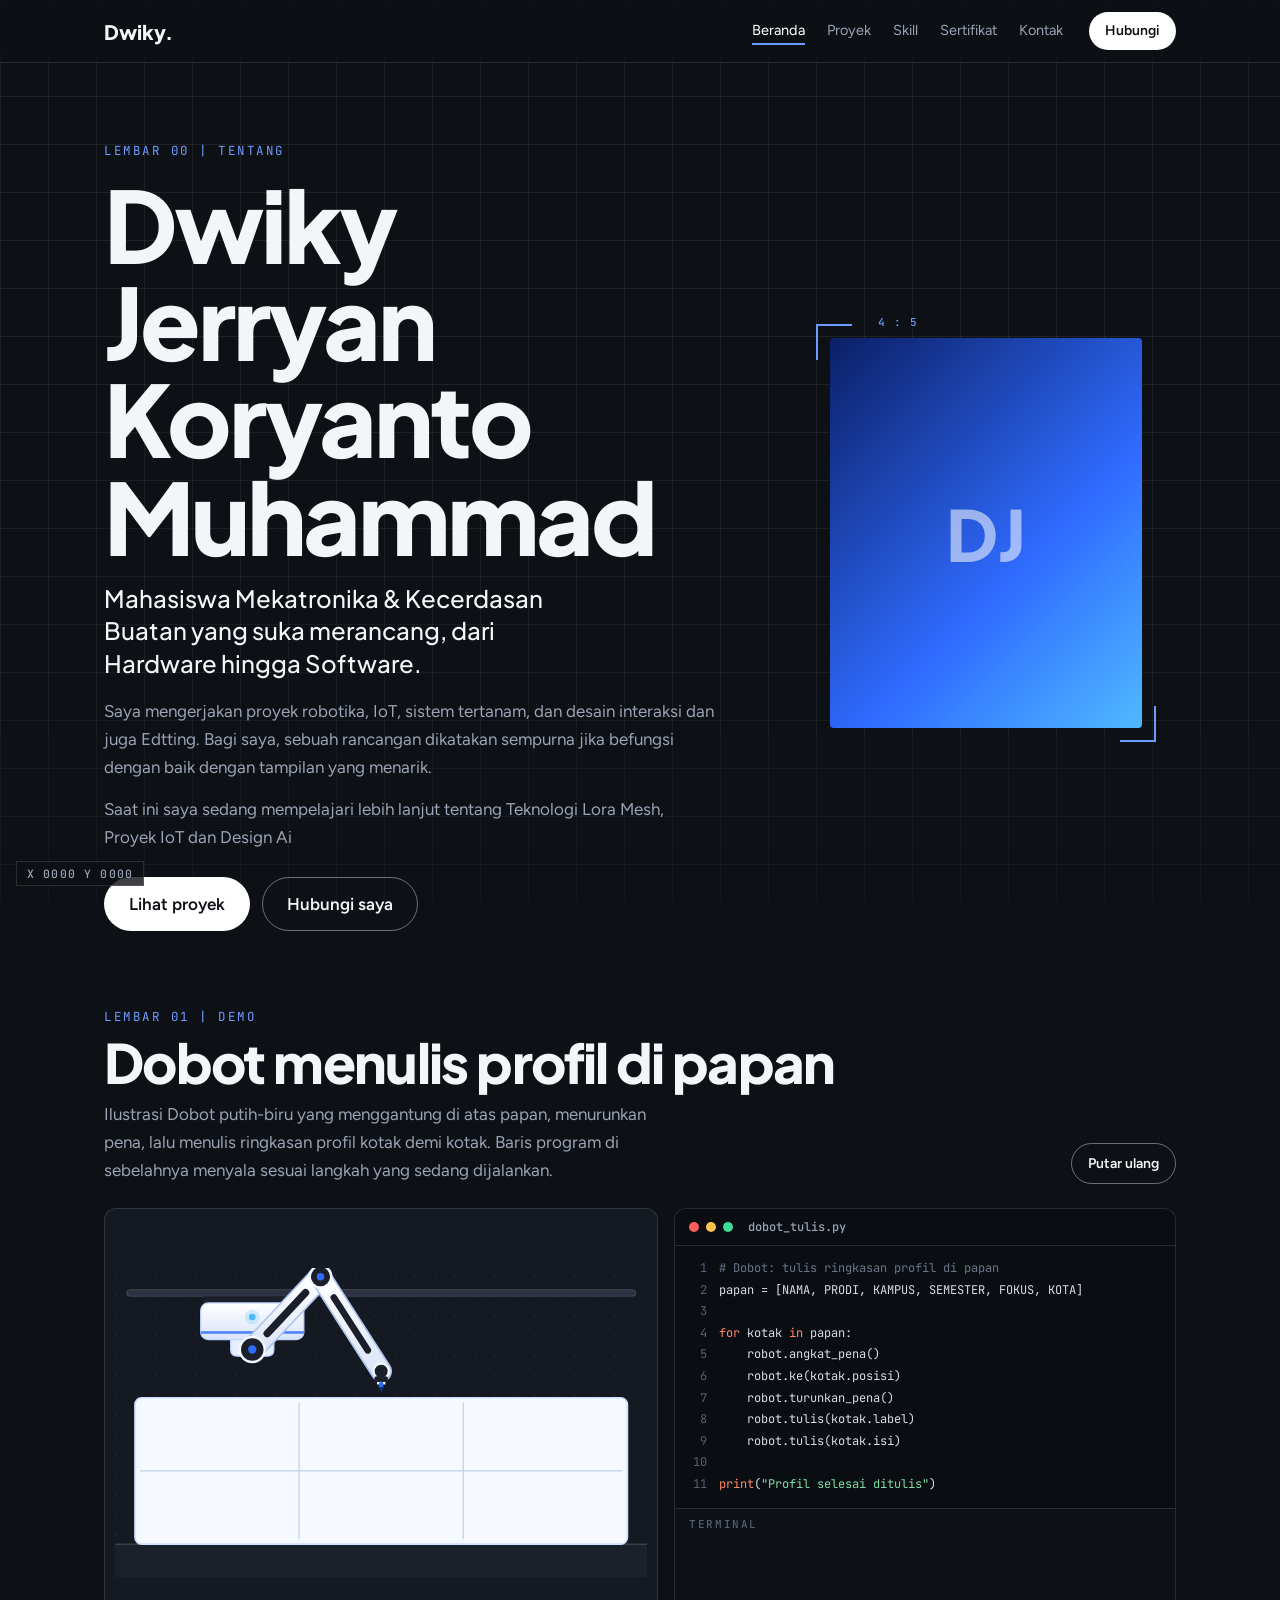
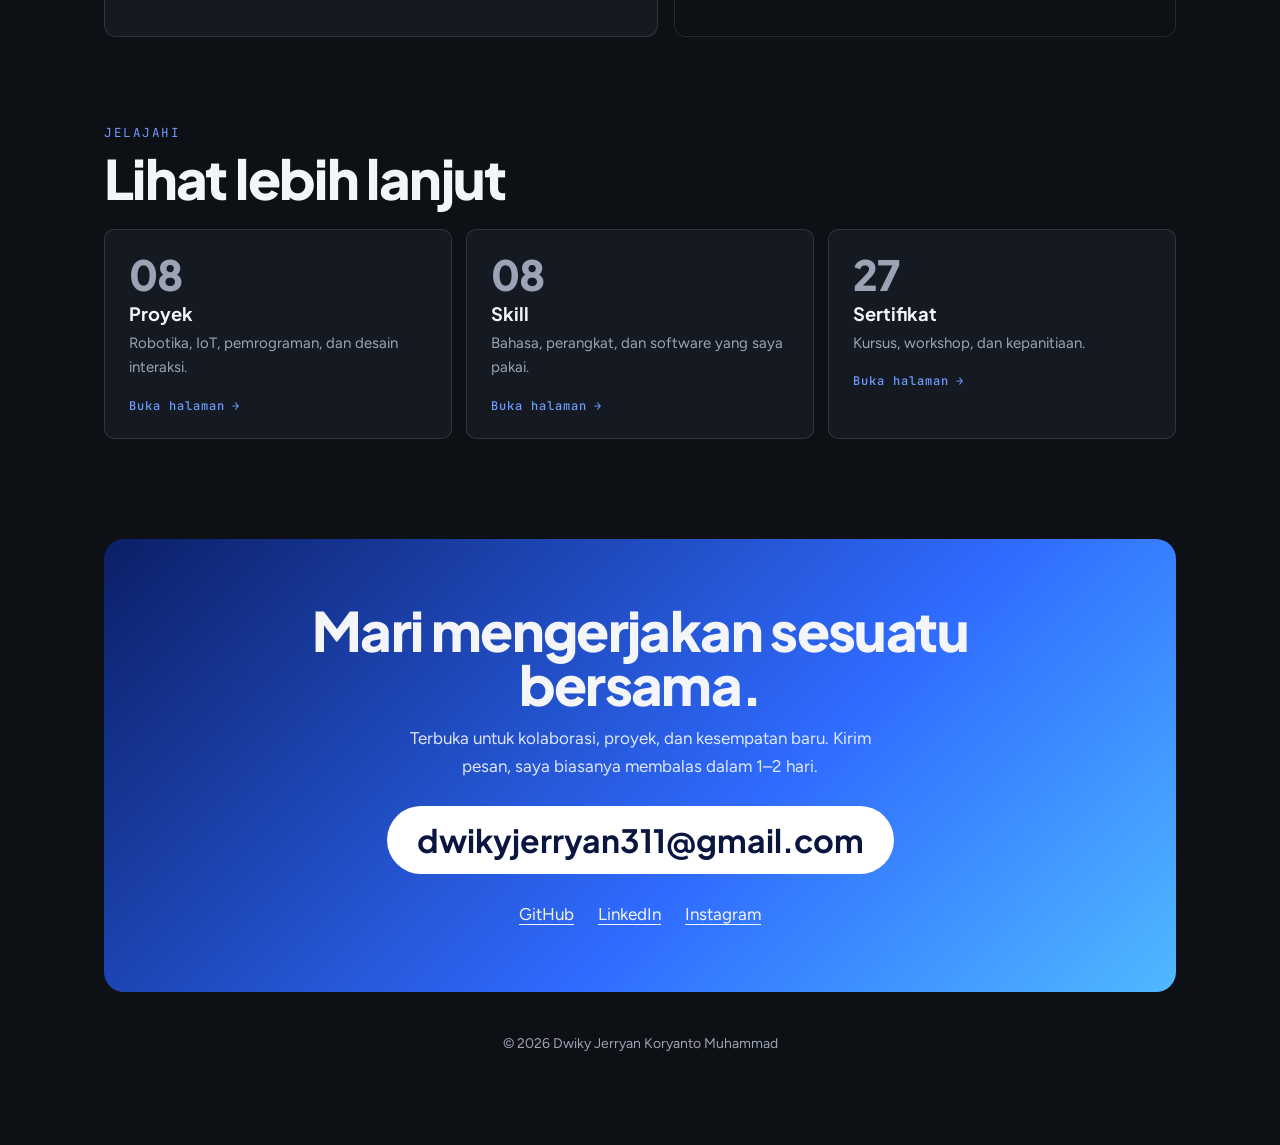
==== index.html @ 658485b2 "Update index.html" ====
<!DOCTYPE html>
<html lang="id">
<head>
<meta charset="utf-5">
<meta name="viewport" content="width=device-width, initial-scale=1">
<meta name="theme-color" content="#0D1015">
<title>Dwiky Jerryan Koryanto Muhammad | Portofolio Mekatronika & Kecerdasan Buatan</title>
<meta name="description" content="Portofolio pribadi mahasiswa Mekatronika dan Kecerdasan Buatan: robotika, IoT, sistem tertanam, dan desain interaksi.">
<link rel="preconnect" href="https://fonts.googleapis.com">
<link rel="preconnect" href="https://fonts.gstatic.com" crossorigin>
<link href="https://fonts.googleapis.com/css2?family=Plus+Jakarta+Sans:wght@500;700;800&family=Figtree:wght@400;500;600&family=JetBrains+Mono:wght@400;500&family=Caveat:wght@500;700&display=swap" rel="stylesheet">
<link rel="stylesheet" href="style.css">
</head>
<body data-page="home" data-title="Portofolio Mekatronika & Kecerdasan Buatan">
<div class="gridlit" id="gridlit" aria-hidden="true"></div>
<div class="glow" id="glow" aria-hidden="true"></div>

<nav class="nav" id="nav"></nav>

<main>
  <header class="wrap hero" id="top">
    <div>
      <span class="mono">Lembar 00 | Tentang</span>
      <h1 id="hName">Dwiky Jerryan Koryanto Muhammad</h1>
      <p class="tag">Mahasiswa Mekatronika & Kecerdasan Buatan yang suka merancang, dari Hardware hingga Software.</p>
      <p class="d">Saya mengerjakan proyek robotika, IoT, sistem tertanam, dan desain interaksi dan juga Edtting. Bagi saya, sebuah rancangan dikatakan sempurna jika befungsi dengan baik dengan tampilan yang menarik.</p>
      <p class="d">Saat ini saya sedang mempelajari lebih lanjut tentang Teknologi Lora Mesh, Proyek IoT dan Design Ai </p>
      <div class="btns">
        <a class="b w" href="proyek.html">Lihat proyek</a>
        <a class="b o" href="#kontak">Hubungi saya</a>
      </div>
    </div>
    <div class="frame">
      <!-- Foto: simpan sebagai foto.jpg di folder yang sama dengan index.html -->
      <div class="pic" style="--img:url('foto.jpg')">NK</div>
      <span class="dim t">4 : 5</span>
    </div>
  </header>
  <dl class="sr" id="info" aria-label="Ringkasan profil"></dl>

  <section class="wrap" id="demo" style="padding-top:0">
    <div class="sh">
      <div><span class="mono">Lembar 01 | Demo</span><h2>Dobot menulis profil di papan</h2>
      <p class="sub">Ilustrasi Dobot putih-biru yang menggantung di atas papan, menurunkan pena, lalu menulis ringkasan profil kotak demi kotak. Baris program di sebelahnya menyala sesuai langkah yang sedang dijalankan.</p></div>
      <div class="acts">
        <button class="b o" type="button" data-m="write">Putar ulang</button>
      </div>
    </div>
    <div class="demo">
      <div class="scene">
        <svg id="sc" viewBox="0 -32 640 372" role="img" aria-label="Animasi Dobot putih-biru di bagian atas yang menurunkan pena dan menulis ringkasan profil pada papan berisi enam kotak">
          <defs id="df"><pattern id="dots" width="24" height="24" patternUnits="userSpaceOnUse"><circle cx="1" cy="1" r="1" fill="rgba(255,255,255,.08)"/></pattern><linearGradient id="bw" x1="0" y1="0" x2="0" y2="1"><stop offset="0" stop-color="#FFFFFF"/><stop offset="1" stop-color="#D9E4F8"/></linearGradient><linearGradient id="aw" x1="0" y1="0" x2="0" y2="1"><stop offset="0" stop-color="#FFFFFF"/><stop offset="1" stop-color="#DCE6F8"/></linearGradient></defs>
          <rect y="-32" width="640" height="332" fill="url(#dots)"/>
          <rect y="300" width="640" height="40" fill="#1B212B"/>
          <line x1="0" y1="300" x2="640" y2="300" stroke="rgba(255,255,255,.28)"/>
          <!-- papan 3 x 2 kotak, selalu tampak -->
          <rect x="24" y="124" width="592" height="176" rx="8" fill="#F6F9FF" stroke="#CFE0FF" stroke-width="2"/>
          <path d="M221.3 130V294M418.7 130V294M30 212H610" stroke="#C3D1EC" stroke-width="1.5" fill="none"/>
          <g id="board"></g>
          <!-- Dobot Magician di atas: alas bergeser di rel, lengan bersendi menurunkan pena -->
          <rect x="14" y="-6" width="612" height="8" rx="4" fill="#2A3140" stroke="rgba(255,255,255,.18)"/>
          <g id="bd">
            <rect x="-60" y="2" width="120" height="10" rx="3" fill="#1B1F2A"/>
            <rect x="-62" y="10" width="124" height="44" rx="9" fill="url(#bw)" stroke="#BFD5FF" stroke-width="1.5"/>
            <rect x="-62" y="44" width="124" height="3" fill="#2F6BFF" opacity=".85"/>
            <circle cx="0" cy="27" r="4" fill="#4FB9FF"/><circle cx="0" cy="27" r="9" fill="#4FB9FF" opacity=".22"/>
            <path d="M-26 54 H26 V66 Q26 74 18 74 H-18 Q-26 74 -26 66 Z" fill="#E6EEFF" stroke="#BFD5FF" stroke-width="1.5"/>
          </g>
          <g id="arm">
            <line id="a1o" stroke="#AFC4EE" stroke-width="28" stroke-linecap="round"/>
            <line id="a1w" stroke="url(#aw)" stroke-width="24" stroke-linecap="round"/>
            <line id="a1k" stroke="#1B1F2A" stroke-width="9" stroke-linecap="round"/>
            <line id="a2o" stroke="#AFC4EE" stroke-width="26" stroke-linecap="round"/>
            <line id="a2w" stroke="url(#aw)" stroke-width="22" stroke-linecap="round"/>
            <line id="a2k" stroke="#1B1F2A" stroke-width="8" stroke-linecap="round"/>
            <g id="h0"><circle r="15" fill="#1B1F2A" stroke="#F4F8FF" stroke-width="3"/><circle r="5" fill="#2F6BFF"/></g>
            <g id="h1"><circle r="13" fill="#1B1F2A" stroke="#F4F8FF" stroke-width="3"/><circle r="4.5" fill="#2F6BFF"/></g>
          </g>
          <g id="tl">
            <circle r="9" fill="#1B1F2A" stroke="#F4F8FF" stroke-width="2.5"/>
            <rect x="-8" y="6" width="16" height="9" rx="2.5" fill="#1B1F2A"/>
            <rect x="-5" y="13" width="10" height="3" fill="#F4F8FF"/>
            <line x1="0" y1="15" x2="0" y2="19" stroke="#2F6BFF" stroke-width="5" stroke-linecap="round"/>
            <path d="M-3 19 L3 19 L0 26 Z" fill="#12307F"/>
          </g>
        </svg>
      </div>
      <div class="win">
        <div class="wh"><i></i><i></i><i></i><span id="fn">dobot_tulis.py</span></div>
        <pre class="src" id="src" aria-label="Contoh program Dobot"></pre>
        <div class="logh">TERMINAL</div>
        <div class="log" id="lg"></div>
      </div>
    </div>
  </section>

  <section class="wrap" id="jelajah">
    <span class="mono">Jelajahi</span>
    <h2 style="margin-bottom:24px">Lihat lebih lanjut</h2>
    <div class="tzs" id="tz"></div>
  </section>
</main>

<div class="band" id="kontak"></div>
<footer id="foot"></footer>

<div class="xy" id="xy">X 0000  Y 0000</div>

<script src="data.js"></script>
<script src="app.js"></script>
</body>
</html>
---- style.css ----
/* Warna dibuat netral; biru hanya dipakai sebagai aksen. Ubah di sini */
:root{
  --bg:#0D1015; --panel:#151A22; --panel2:#1B212B; --line:rgba(255,255,255,.12);
  --ink:#F3F5F9; --muted:#9BA3B4; --accent:#6E9BFF;
  --grad:linear-gradient(135deg,#0B1F66,#2F6BFF 60%,#4FB9FF);
  --head:"Plus Jakarta Sans",system-ui,-apple-system,"Segoe UI",sans-serif; --body:"Figtree",system-ui,-apple-system,"Segoe UI",Roboto,sans-serif;
  --mono:"JetBrains Mono",ui-monospace,Menlo,Consolas,monospace;
}
*{box-sizing:border-box}
html{scroll-behavior:smooth;background:var(--bg)}
body{margin:0;color:var(--ink);font:400 17px/1.65 var(--body);background:var(--bg);position:relative}
body::before{content:"";position:fixed;inset:0;pointer-events:none;background-image:linear-gradient(rgba(255,255,255,.075) 1px,transparent 1px),linear-gradient(90deg,rgba(255,255,255,.075) 1px,transparent 1px);background-size:48px 48px;-webkit-mask-image:linear-gradient(#000 35%,rgba(0,0,0,.45));mask-image:linear-gradient(#000 35%,rgba(0,0,0,.45))}
body.lock{overflow:hidden}
a{color:inherit}
button{font:inherit;color:inherit;cursor:pointer}
:focus-visible{outline:3px solid var(--accent);outline-offset:3px;border-radius:4px}
.wrap{position:relative;max-width:1120px;margin:0 auto;padding:0 24px}
.mono{font-family:var(--mono);font-size:12.5px;letter-spacing:.12em;text-transform:uppercase;color:var(--accent)}

/* Navigasi */
.nav{position:sticky;top:0;z-index:20;backdrop-filter:blur(10px);background:rgba(13,16,21,.75);border-bottom:1px solid var(--line)}
.nav .wrap{display:flex;align-items:center;gap:26px;height:62px}
.logo{font:800 1.25rem var(--head);text-decoration:none}
.nav .l{margin-left:auto;display:flex;gap:22px;font-size:14.5px}
.nav .l a{text-decoration:none;color:var(--muted)}
.nav .l a:hover{color:#fff}
.nav .go{background:#fff;color:#0D1015;text-decoration:none;font-weight:600;font-size:14px;padding:7px 16px;border-radius:99px}

/* Tentang */
.hero{display:grid;grid-template-columns:1.25fr .75fr;gap:56px;align-items:center;padding-top:72px;padding-bottom:70px}
.hero h1{font:800 clamp(3rem,8vw,6.2rem)/.98 var(--head);letter-spacing:-.03em;overflow-wrap:anywhere;margin:12px 0 18px}
.hero .tag{font:500 clamp(1.15rem,2.2vw,1.5rem)/1.35 var(--head);margin:0 0 18px;max-width:20em}
.hero p.d{color:var(--muted);max-width:36em;margin:0 0 14px}
.btns{display:flex;gap:12px;flex-wrap:wrap;margin-top:26px}
.b{display:inline-block;padding:12px 24px;border-radius:99px;font-weight:600;text-decoration:none;border:1.5px solid transparent}
.b.w{background:#fff;color:#0D1015}
.b.o{border-color:rgba(255,255,255,.4)}
.b:hover{filter:brightness(.9)}
.frame{position:relative;justify-self:center;width:min(100%,340px);padding:14px}
.frame::before,.frame::after{content:"";position:absolute;width:34px;height:34px;border:2px solid var(--accent)}
.frame::before{top:0;left:0;border-right:0;border-bottom:0}
.frame::after{bottom:0;right:0;border-left:0;border-top:0}
.pic{aspect-ratio:4/5;border-radius:4px;background:var(--img,none) center/cover,var(--grad);display:grid;place-items:center;font:800 4.4rem var(--head);color:rgba(255,255,255,.55)}
.dim{position:absolute;font:500 11px var(--mono);letter-spacing:.1em;color:var(--accent);background:var(--bg);padding:0 6px}
.dim.t{top:-9px;left:56px}

/* Ringkasan */
.tb{display:grid;grid-template-columns:repeat(3,1fr);border:1px solid var(--line);margin:0 0 90px;background:var(--panel)}
.tb div{padding:14px 18px;border-right:1px solid var(--line);border-bottom:1px solid var(--line)}
.tb div:nth-child(3n){border-right:0}
.tb div:nth-last-child(-n+3){border-bottom:0}
.tb small{display:block;font:500 11px var(--mono);letter-spacing:.14em;color:var(--accent);text-transform:uppercase}
.tb span{font-weight:500}

section{padding-top:96px}
.sh{display:flex;flex-wrap:wrap;align-items:flex-end;justify-content:space-between;gap:16px;margin-bottom:24px}
h2{font:800 clamp(2.1rem,5vw,3.4rem)/1 var(--head);letter-spacing:-.03em;margin:6px 0 0}
.sub{color:var(--muted);margin:10px 0 0;max-width:34em}

/* Proyek: kotak maksimal 4 kolom */
.grid{display:grid;grid-template-columns:repeat(4,1fr);gap:16px}
.card{display:flex;flex-direction:column;text-align:left;padding:0;background:var(--panel);border:1px solid var(--line);border-radius:10px;overflow:hidden;transition:border-color .2s,transform .2s,box-shadow .2s}
.card:hover,.card:focus-visible{border-color:var(--accent);transform:translateY(-4px);box-shadow:0 16px 32px -16px rgba(0,0,0,.8)}
.th{position:relative;aspect-ratio:4/3;background:var(--img,none) center/cover,var(--panel2);border-bottom:1px solid var(--line);overflow:hidden}
.th.no{background:repeating-linear-gradient(45deg,var(--panel2) 0 10px,#171C25 10px 20px)}
.th.no::after{content:attr(data-n);position:absolute;right:12px;bottom:-4px;font:800 4.2rem/1 var(--head);color:rgba(255,255,255,.08)}
.cb{padding:16px 16px 18px;display:flex;flex-direction:column;gap:2px;flex:1}
.cb .c{font:500 11.5px var(--mono);letter-spacing:.12em;text-transform:uppercase;color:var(--accent)}
.cb .h{font:700 1.2rem/1.25 var(--head);letter-spacing:-.01em}
.cb .sb{color:var(--muted);font-size:14.5px}
.cb .k{margin-top:auto;padding-top:12px;font:500 11.5px var(--mono);letter-spacing:.08em;text-transform:uppercase;color:var(--muted)}


button.b{background:none;color:inherit;cursor:pointer}

/* Demo robot */
.demo{display:grid;grid-template-columns:1.05fr .95fr;gap:16px;align-items:stretch}
.scene{background:var(--panel);border:1px solid var(--line);border-radius:12px;padding:10px;display:flex}
.scene svg{display:block;width:100%;height:auto;align-self:center}
.lbl{font:500 10px var(--mono);letter-spacing:.14em;fill:#6B7589}
.win{display:flex;flex-direction:column;background:#0A0D12;border:1px solid var(--line);border-radius:12px;overflow:hidden;min-width:0}
.wh{display:flex;align-items:center;gap:7px;padding:10px 14px;border-bottom:1px solid var(--line);font:500 12px var(--mono);color:var(--muted)}
.wh i{width:10px;height:10px;border-radius:50%;display:block}
.wh i:nth-child(1){background:#FF5D5D}.wh i:nth-child(2){background:#FFC24B}.wh i:nth-child(3){background:#3DDC97}
.wh span{margin-left:8px}
.src{margin:0;padding:12px 0;font:400 12px/1.8 var(--mono);color:#D9DEE9;overflow-x:auto;counter-reset:n;white-space:pre}
.ln{display:block;padding-right:14px;border-left:3px solid transparent;transition:background .2s}
.ln::before{counter-increment:n;content:counter(n);display:inline-block;width:2.4em;text-align:right;margin-right:1em;color:#566075}
.ln.on{background:rgba(47,107,255,.2);border-left-color:#4F86FF}
.ln .k{color:#FF8A6B}.ln .s{color:#7EE0A5}.ln .n{color:#FFD166}.ln .c{color:#6B7589}
.logh{border-top:1px solid var(--line);padding:8px 14px 0;font:500 11px var(--mono);letter-spacing:.14em;color:#566075;background:#0D1015}
.log{padding:2px 14px 12px;font:400 12.5px/1.65 var(--mono);color:#7EE0A5;min-height:8.4em;background:#0D1015;white-space:pre-wrap}
.sr{position:absolute;width:1px;height:1px;margin:0;overflow:hidden;clip:rect(0 0 0 0);white-space:nowrap}
.acts{display:flex;gap:8px;flex-wrap:wrap}
.acts .b{padding:8px 16px;font-size:14px}
.lab{font:500 11px var(--mono);letter-spacing:.12em;fill:#2F6BFF}
.val{font:700 24px "Caveat",cursive;fill:#12307F}
.demo{margin-bottom:80px}
@media (max-width:900px){.demo{grid-template-columns:1fr}}

/* Skill software */
.skills{display:grid;grid-template-columns:repeat(4,1fr);gap:12px}
.skill{display:flex;gap:12px;align-items:center;background:var(--panel);border:1px solid var(--line);border-radius:8px;padding:14px;transition:border-color .2s}
.skill:hover{border-color:var(--accent)}
.ic{flex:none;width:44px;height:44px;border-radius:8px;background:#F1F3F8;display:grid;place-items:center;font:700 13px var(--mono);color:#1A2030;overflow:hidden}
.ic svg{width:28px;height:28px;display:block}
.skill b{display:block;font-weight:600;font-size:15px;line-height:1.3}
.skill span{display:block;color:var(--muted);font-size:13px;line-height:1.35}

/* Sertifikat */
.certs{display:grid;grid-template-columns:repeat(auto-fit,minmax(240px,1fr));gap:14px}
.cert{display:flex;flex-direction:column;gap:2px;padding:18px;border:1px solid var(--line);border-radius:8px;background:var(--panel);text-decoration:none;transition:border-color .2s,transform .2s}
.cert:hover{border-color:var(--accent);transform:translateY(-3px)}
.cert b{font:700 1.1rem/1.3 var(--head)}
.cert span{color:var(--muted);font-size:15px}
.filt{display:flex;flex-wrap:wrap;gap:8px;margin:0 0 20px}
.filt button{font:500 13px var(--mono);letter-spacing:.04em;padding:8px 14px;border-radius:999px;border:1px solid var(--line);background:transparent;color:var(--muted);cursor:pointer;transition:all .2s}
.filt button:hover{border-color:var(--accent);color:#fff}
.filt button.on{background:var(--accent);border-color:var(--accent);color:#06142e}
.filt button i{font-style:normal;opacity:.65;margin-left:6px}
div.cert{cursor:default}div.cert:hover{transform:none}
.cert .th{aspect-ratio:4/3;margin:-18px -18px 14px;border-radius:8px 8px 0 0;overflow:hidden;background:#0A0D12;border-bottom:1px solid var(--line);display:grid;place-items:center}
.cert .th img{width:100%;height:100%;object-fit:contain;display:block;transition:transform .3s}
.cert:hover .th img{transform:scale(1.04)}
.lb{position:fixed;inset:0;z-index:100;display:none;place-items:center;padding:24px;background:rgba(5,7,10,.88);cursor:zoom-out}
.lb.on{display:grid}
.lb img{max-width:100%;max-height:88vh;border-radius:8px;box-shadow:0 20px 60px rgba(0,0,0,.6)}
.lb a{position:absolute;bottom:20px;left:50%;transform:translateX(-50%);color:#fff;font:500 13px var(--mono);letter-spacing:.08em;text-decoration:underline}
.cert em{font:500 12px var(--mono);font-style:normal;color:var(--accent);margin-top:10px;letter-spacing:.08em}

/* Kontak: satu-satunya blok gradien biru */
.band{margin:100px auto 0;max-width:1120px;padding:0 24px}
.band .in{border-radius:20px;background:var(--grad);padding:64px 32px;text-align:center}
.band h2{margin:0 auto 12px;max-width:14em;font-size:clamp(1.75rem,7vw,3.4rem);overflow-wrap:anywhere;hyphens:auto}
.band p{color:rgba(255,255,255,.85);margin:0 auto 26px;max-width:30em}
.mail{display:inline-block;font:700 clamp(1.2rem,3.4vw,2rem) var(--head);text-decoration:none;background:#fff;color:#0A1640;padding:14px 30px;border-radius:99px}
.mail:hover{filter:brightness(.92)}
.mail{max-width:100%;overflow-wrap:anywhere}
h1,h2,h3{overflow-wrap:break-word}
@media (max-width:480px){.band .in{padding:48px 20px}.mail{padding:12px 20px}}
.soc{display:flex;gap:10px 24px;justify-content:center;flex-wrap:wrap;margin-top:26px}
.soc a{text-underline-offset:4px}
footer{position:relative;padding:40px 24px 90px;text-align:center;color:var(--muted);font-size:14px}

.xy{position:fixed;left:16px;bottom:14px;z-index:18;font:500 11.5px var(--mono);letter-spacing:.1em;color:var(--muted);background:rgba(13,16,21,.8);border:1px solid var(--line);padding:4px 10px;pointer-events:none}
@media (hover:none){.xy{display:none}}

/* Detail proyek */
dialog{width:min(720px,94vw);max-height:92vh;overflow:auto;padding:0;border:1px solid var(--line);border-radius:12px;background:#12161D;color:var(--ink);box-shadow:0 30px 80px rgba(0,0,0,.7)}
dialog::backdrop{background:rgba(3,5,9,.8)}
.ban{position:relative;aspect-ratio:16/7;display:flex;align-items:flex-end;padding:22px 26px;background:linear-gradient(to top,#12161D 4%,transparent 70%),var(--img,none) center/cover,repeating-linear-gradient(45deg,var(--panel2) 0 10px,#171C25 10px 20px)}
.ban h3{font:800 clamp(2rem,6vw,3rem)/1 var(--head);letter-spacing:-.03em;margin:0}
.x{position:absolute;top:12px;right:12px;width:38px;height:38px;border-radius:50%;border:1px solid var(--line);background:rgba(13,16,21,.8);font-size:1.3rem;line-height:1}
.db{padding:8px 26px 28px}
.db p.t{color:#D3D9E6;margin:6px 0 20px}
.ls{display:flex;gap:10px;flex-wrap:wrap}

@media (max-width:1000px){.grid,.skills{grid-template-columns:repeat(3,1fr)}}
@media (max-width:820px){
  .hero{grid-template-columns:1fr;padding-top:44px;gap:40px}
  .frame{order:-1;width:min(70%,260px);justify-self:start}
  .tb{grid-template-columns:1fr 1fr}
  .tb div:nth-child(3n){border-right:1px solid var(--line)}
  .tb div:nth-child(2n){border-right:0}
  .tb div:nth-last-child(-n+3){border-bottom:1px solid var(--line)}
  .tb div:nth-last-child(-n+2){border-bottom:0}
  .nav .wrap{height:auto;flex-wrap:wrap;gap:6px 14px;padding-top:10px;padding-bottom:8px}
  .nav .go{margin-left:auto}
  .nav .l{order:3;width:100%;margin-left:0;gap:18px;overflow-x:auto;white-space:nowrap;padding-bottom:4px;scrollbar-width:none}
  .nav .l::-webkit-scrollbar{display:none}
}
@media (max-width:720px){.grid,.skills{grid-template-columns:repeat(2,1fr)}}
@media (max-width:480px){.grid,.skills{grid-template-columns:1fr}}
@media (prefers-reduced-motion:reduce){*{transition:none!important}html{scroll-behavior:auto}}

/* Efek cahaya mengikuti kursor */
.glow{position:fixed;left:0;top:0;width:280px;height:280px;margin:-140px 0 0 -140px;border-radius:50%;pointer-events:none;z-index:0;opacity:0;transition:opacity .2s;background:radial-gradient(circle,rgba(79,134,255,.22),rgba(47,107,255,.06) 50%,transparent 70%);will-change:transform}
.glow.on{opacity:1}
.gridlit{position:fixed;inset:0;pointer-events:none;z-index:0;opacity:0;transition:opacity .2s;background-image:linear-gradient(rgba(130,170,255,.28) 1px,transparent 1px),linear-gradient(90deg,rgba(130,170,255,.28) 1px,transparent 1px);background-size:48px 48px;-webkit-mask-image:radial-gradient(circle 150px at var(--gx,50%) var(--gy,50%),#000,transparent);mask-image:radial-gradient(circle 150px at var(--gx,50%) var(--gy,50%),#000,transparent)}
.gridlit.on{opacity:1}
.card,.skill,.scene,.win{--mx:50%;--my:50%;position:relative}
.card:hover,.skill:hover,.scene:hover,.win:hover{background:radial-gradient(circle 130px at var(--mx) var(--my),rgba(110,155,255,.18),transparent 75%),var(--panel2);border-color:rgba(110,155,255,.55)}
.win:hover{background:radial-gradient(circle 130px at var(--mx) var(--my),rgba(110,155,255,.16),transparent 75%),#0A0D12}
.b{--mx:50%;--my:50%}
.b:hover{box-shadow:0 0 0 1px rgba(110,155,255,.5),0 0 22px rgba(79,134,255,.35)}
@media (hover:none),(prefers-reduced-motion:reduce){.glow,.gridlit{display:none}}

/* Halaman terpisah */
.nav .l a.on{color:#fff;box-shadow:0 2px 0 var(--accent)}
.pg{padding-top:56px;min-height:62vh}
.pg .sh{margin-bottom:28px}
.tzs{display:grid;grid-template-columns:repeat(3,1fr);gap:14px}
.tz{display:flex;flex-direction:column;gap:6px;padding:24px;border:1px solid var(--line);border-radius:10px;background:var(--panel);text-decoration:none;transition:border-color .2s,transform .2s;--mx:50%;--my:50%;position:relative}
.tz:hover{border-color:rgba(110,155,255,.55);transform:translateY(-3px);background:radial-gradient(circle 130px at var(--mx) var(--my),rgba(110,155,255,.18),transparent 75%),var(--panel2)}
.tz .n{font:800 2.6rem/1 var(--head);letter-spacing:-.03em}
.tz b{font:700 1.15rem var(--head)}
.tz span{color:var(--muted);font-size:15px}
.tz em{font:500 12px var(--mono);font-style:normal;color:var(--accent);margin-top:12px;letter-spacing:.08em}
@media (max-width:720px){.tzs{grid-template-columns:1fr}}

/* Pratinjau sertifikat PDF / gambar */
.cert .th.pdf{aspect-ratio:4/2.2;background:linear-gradient(135deg,#1B212B,#12161D)}
.cert .th.pdf b{font:700 1.3rem var(--mono);letter-spacing:.2em;color:var(--accent);border:1.5px solid var(--accent);padding:6px 14px;border-radius:6px;margin:0}
.lb iframe{width:min(960px,100%);height:86vh;border:0;border-radius:8px;background:#fff;box-shadow:0 20px 60px rgba(0,0,0,.6)}
.lb iframe[hidden],.lb img[hidden]{display:none}
.lb .lx{position:absolute;top:14px;right:18px;width:42px;height:42px;border-radius:50%;border:1px solid rgba(255,255,255,.3);background:rgba(20,24,32,.8);color:#fff;font-size:26px;line-height:1;cursor:pointer}
.lb .lx:hover{border-color:var(--accent)}
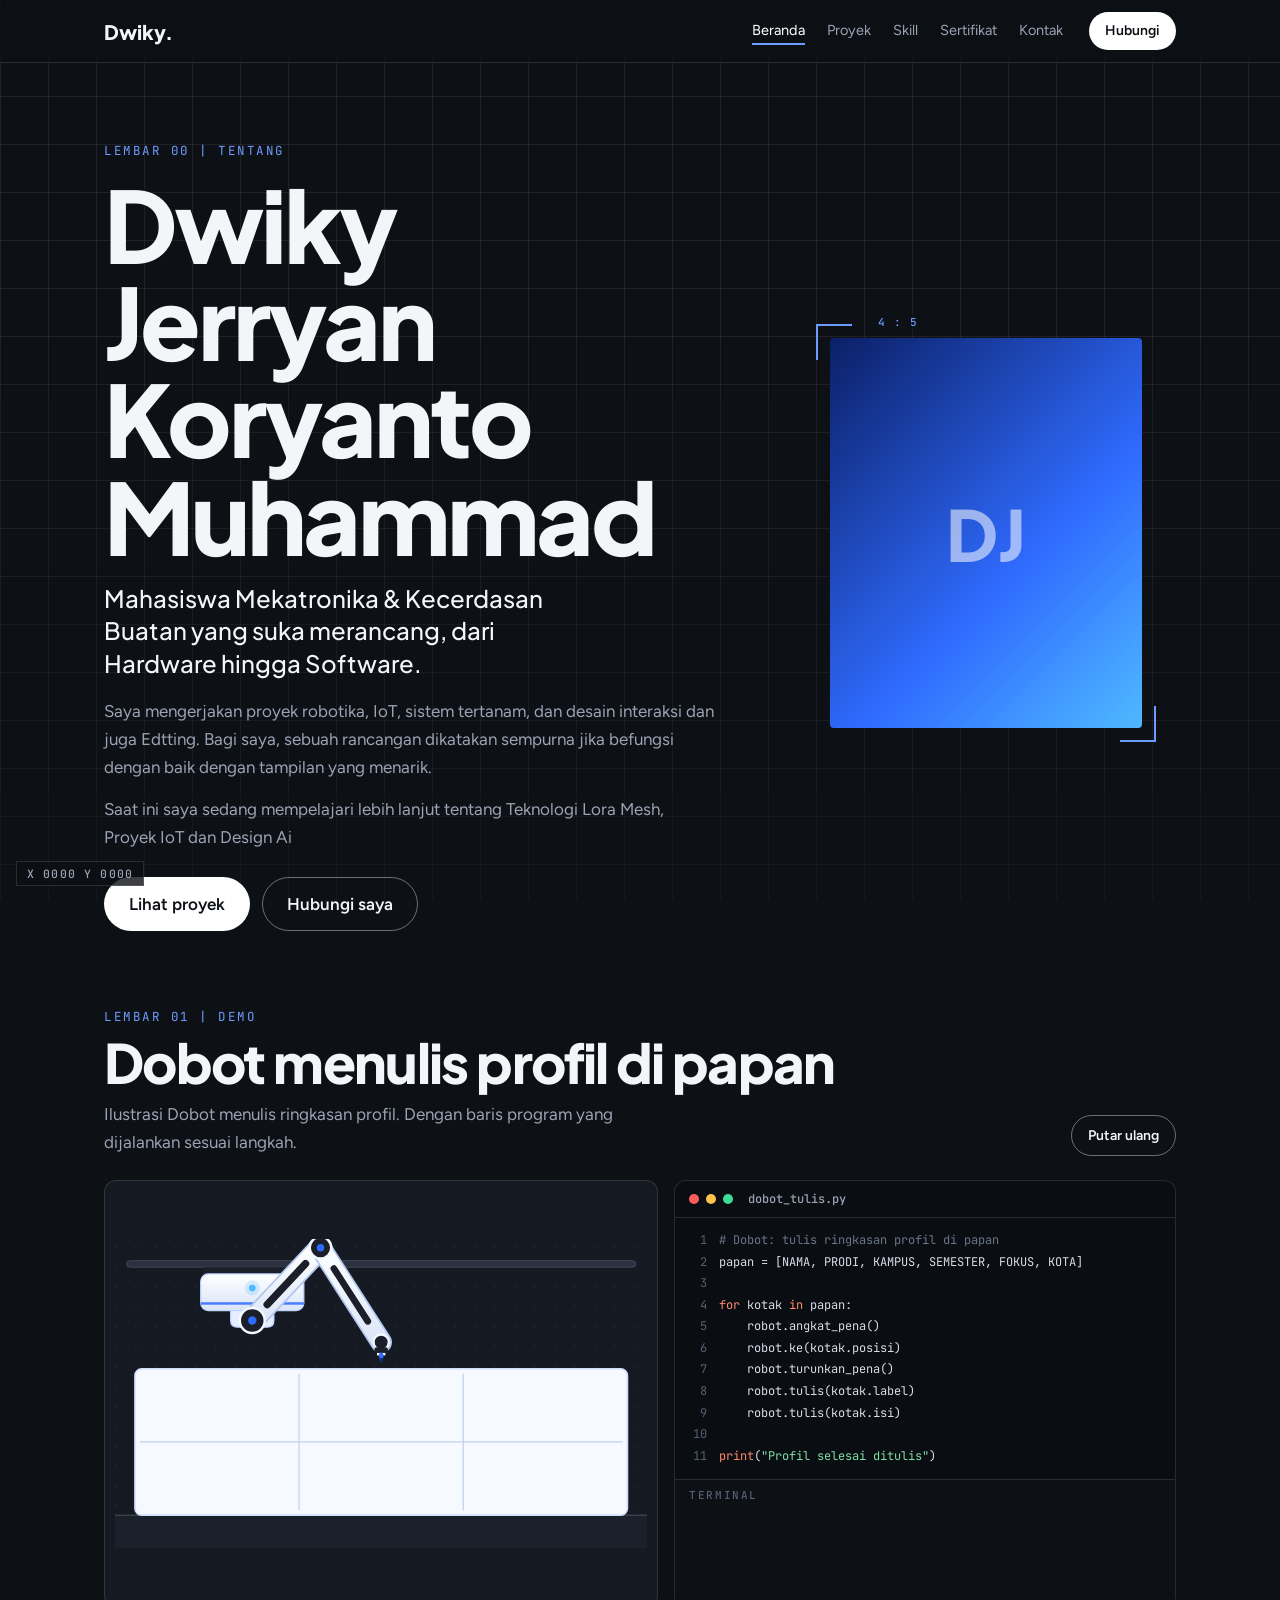
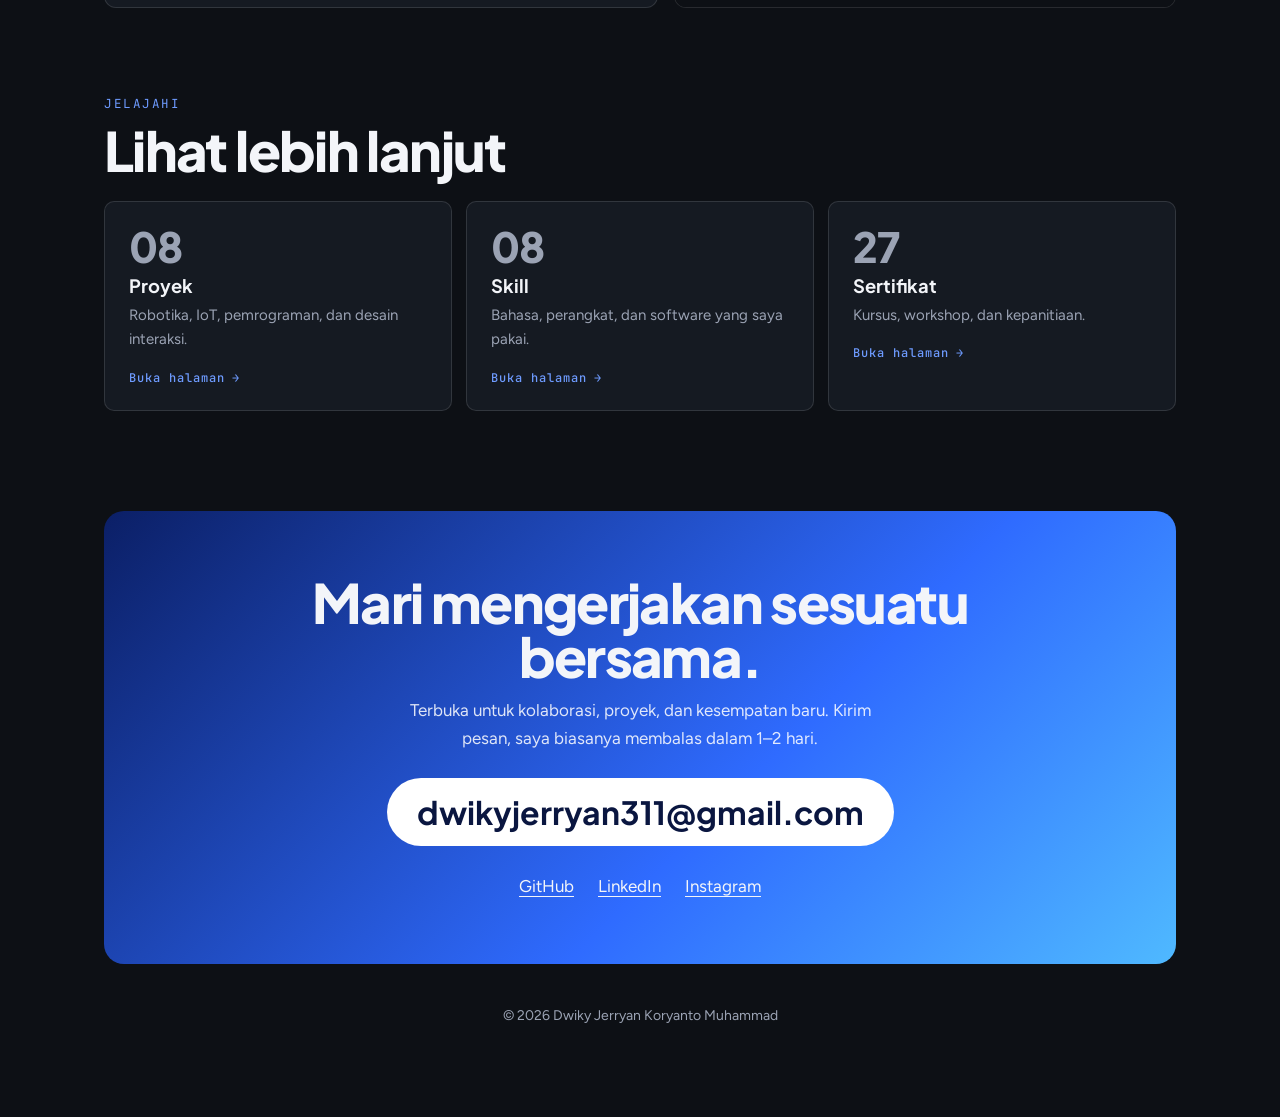
==== commit c05ea32d: "Update index.html" ====
--- a/index.html
+++ b/index.html
@@ -41,7 +41,7 @@
   <section class="wrap" id="demo" style="padding-top:0">
     <div class="sh">
       <div><span class="mono">Lembar 01 | Demo</span><h2>Dobot menulis profil di papan</h2>
-      <p class="sub">Ilustrasi Dobot putih-biru yang menggantung di atas papan, menurunkan pena, lalu menulis ringkasan profil kotak demi kotak. Baris program di sebelahnya menyala sesuai langkah yang sedang dijalankan.</p></div>
+      <p class="sub">Ilustrasi Dobot menulis ringkasan profil. Dengan baris program yang dijalankan sesuai langkah.</p></div>
       <div class="acts">
         <button class="b o" type="button" data-m="write">Putar ulang</button>
       </div>
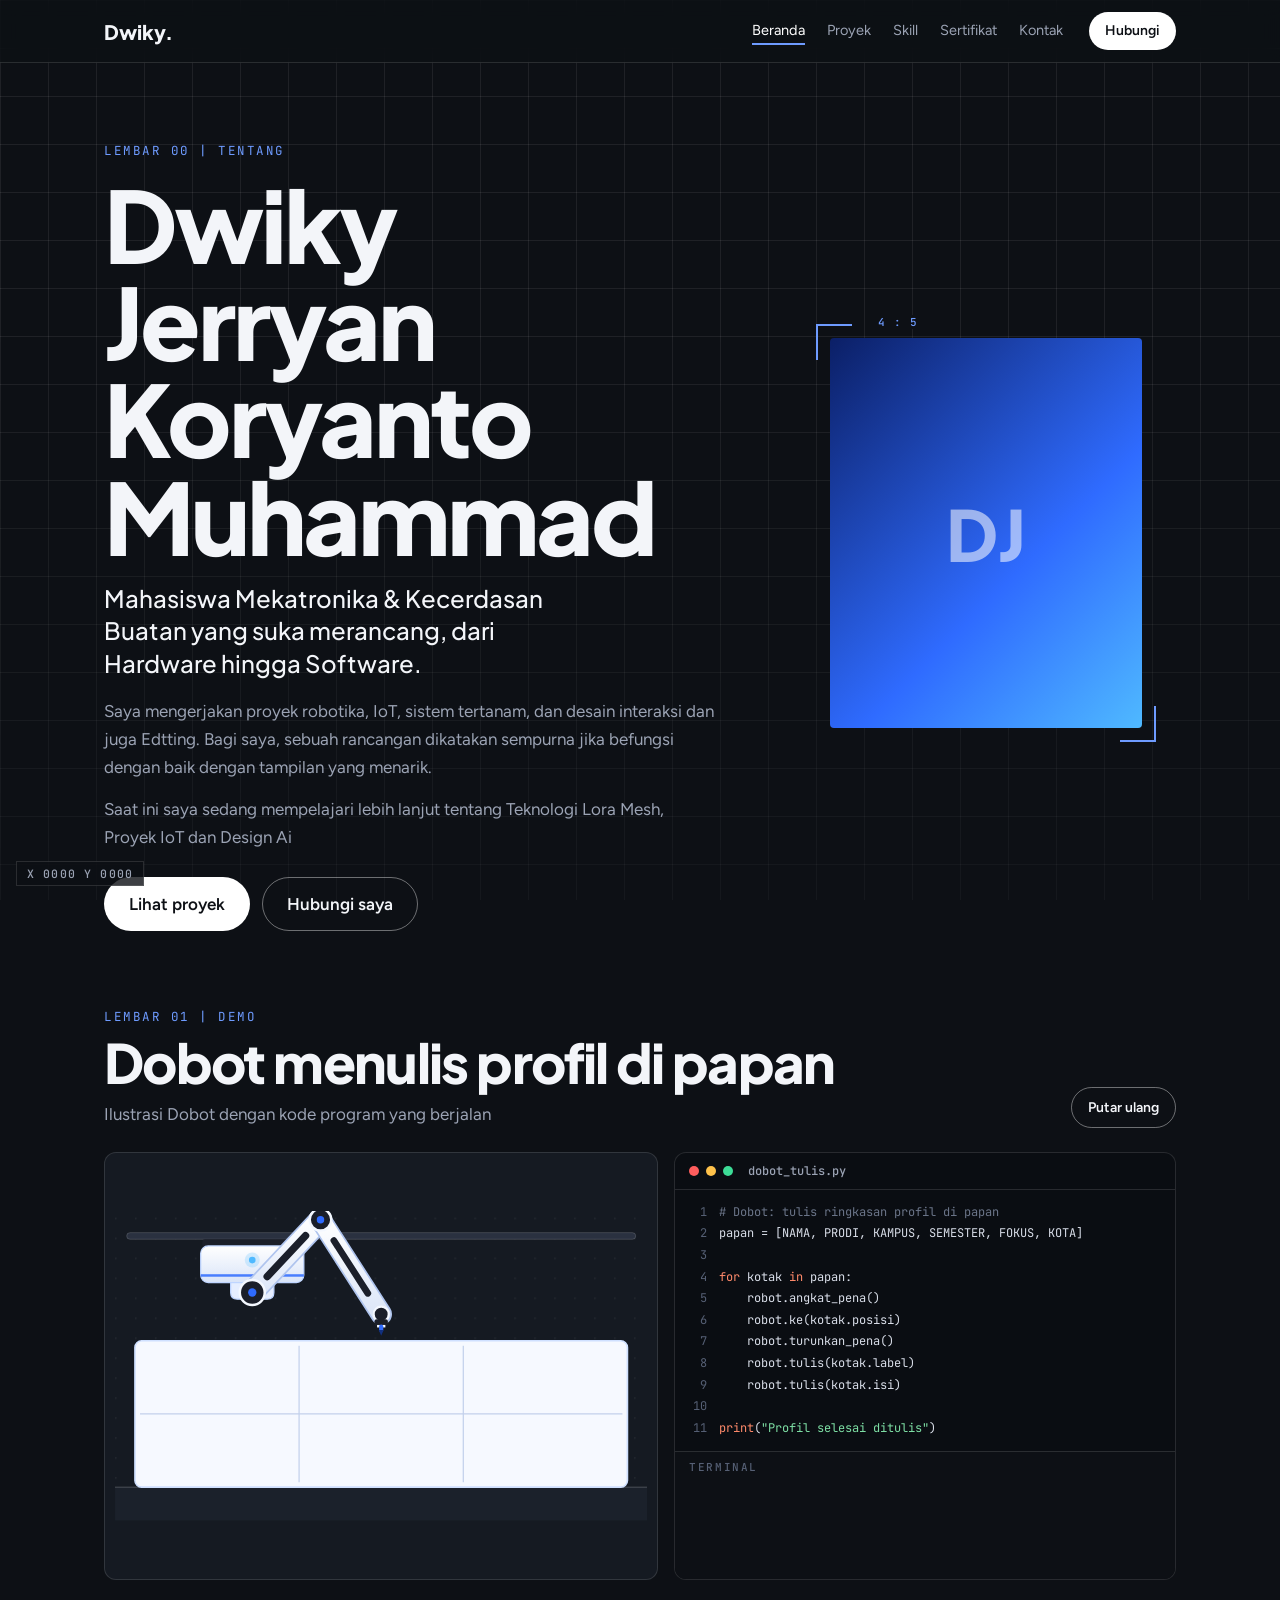
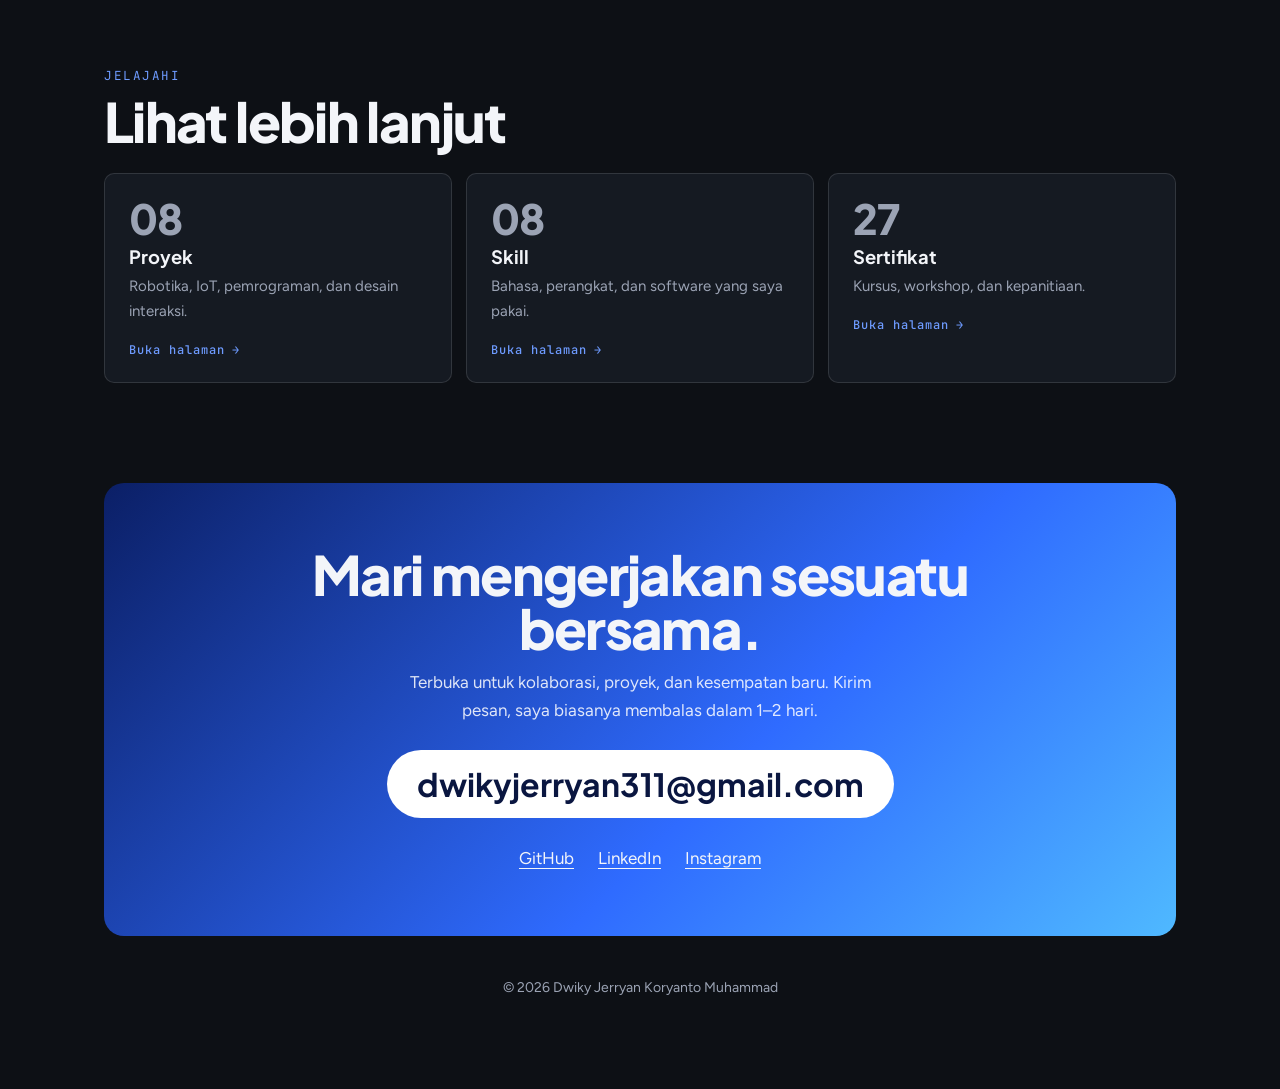
==== commit 9c34d9e4: "Update index.html" ====
--- a/index.html
+++ b/index.html
@@ -41,7 +41,7 @@
   <section class="wrap" id="demo" style="padding-top:0">
     <div class="sh">
       <div><span class="mono">Lembar 01 | Demo</span><h2>Dobot menulis profil di papan</h2>
-      <p class="sub">Ilustrasi Dobot menulis ringkasan profil. Dengan baris program yang dijalankan sesuai langkah.</p></div>
+      <p class="sub">Ilustrasi Dobot dengan kode program yang berjalan</p></div>
       <div class="acts">
         <button class="b o" type="button" data-m="write">Putar ulang</button>
       </div>
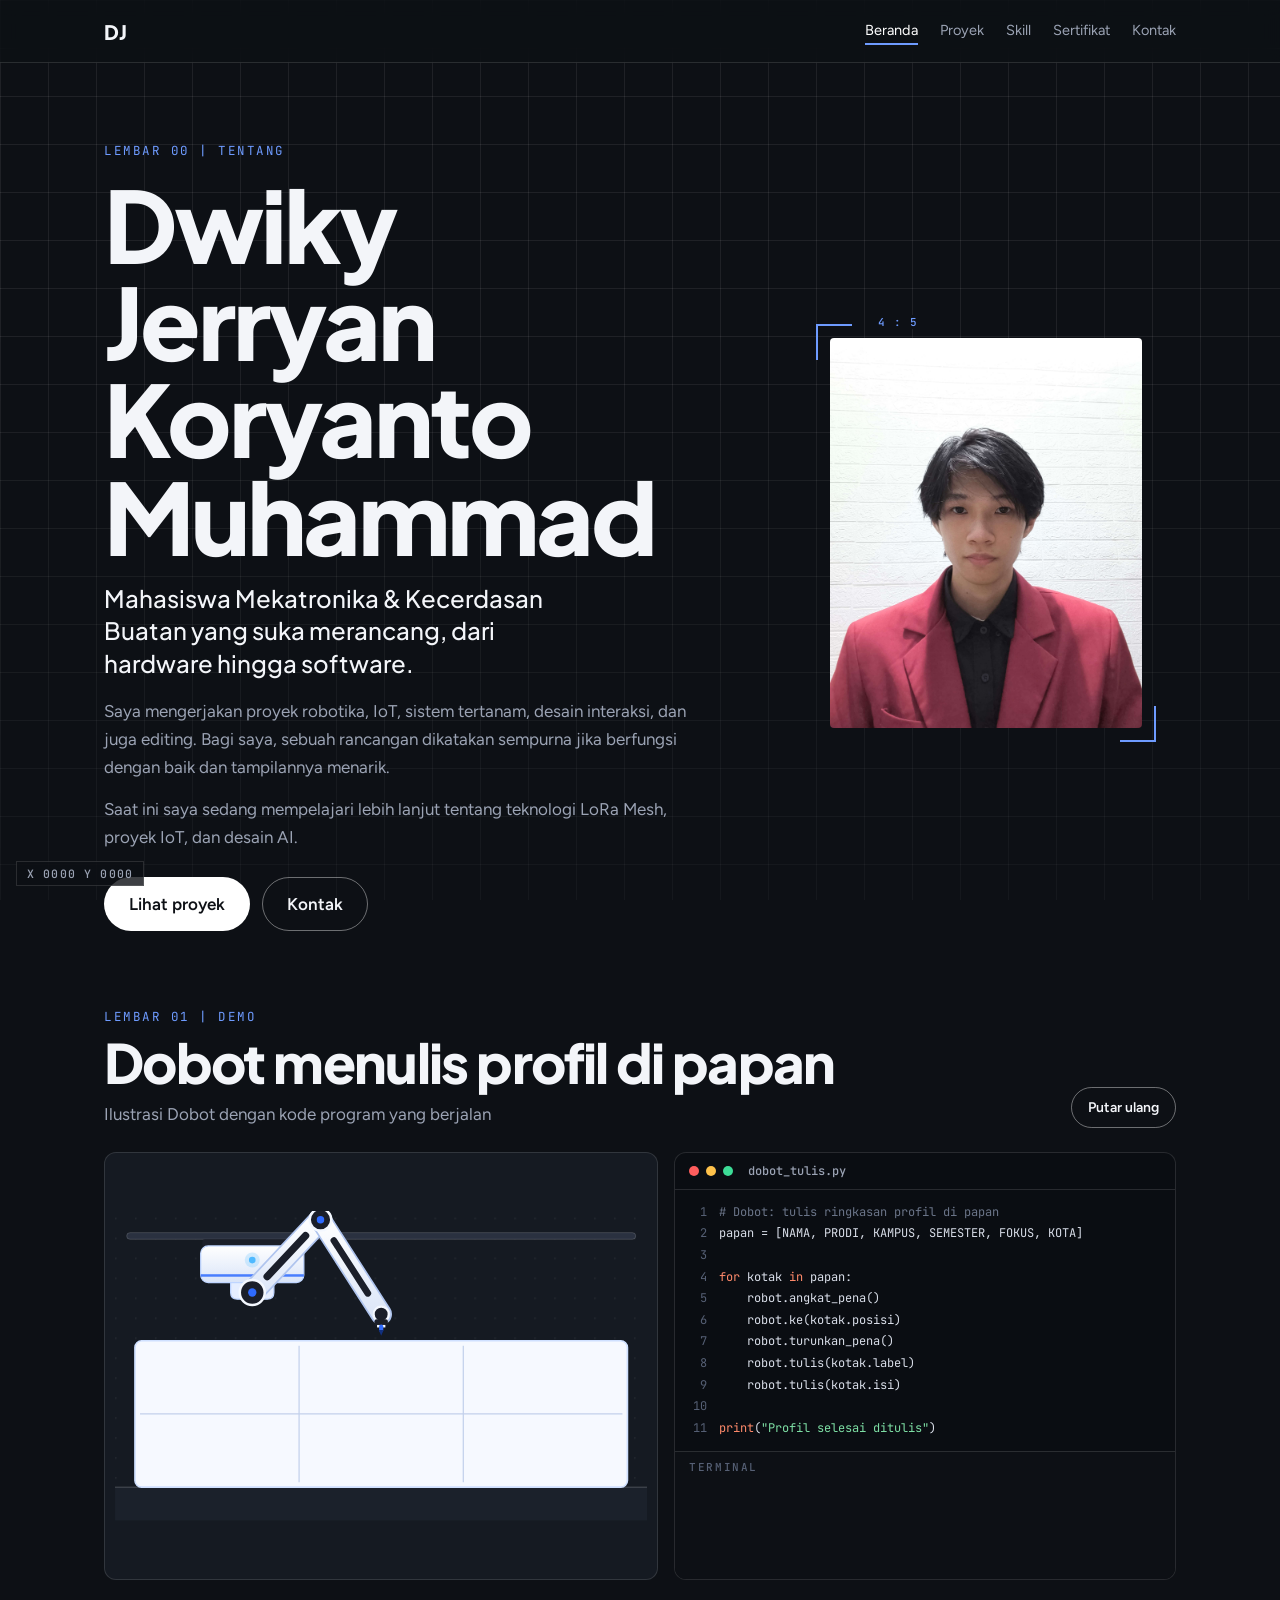
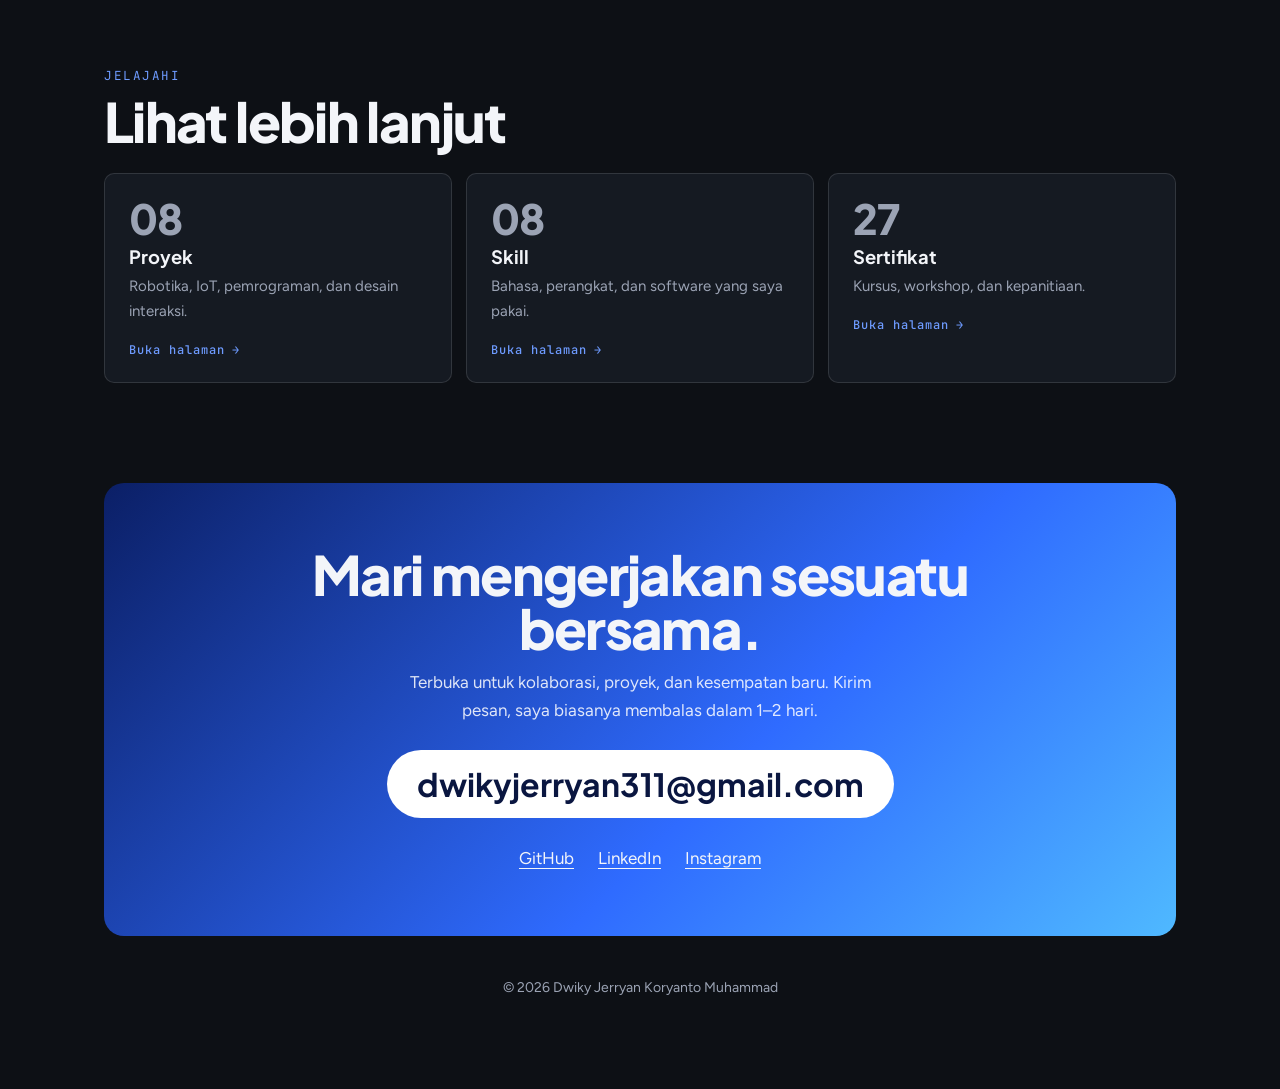
==== commit 800a74f8: "Update index.html" ====
--- a/index.html
+++ b/index.html
@@ -1,7 +1,7 @@
 <!DOCTYPE html>
 <html lang="id">
 <head>
-<meta charset="utf-5">
+<meta charset="utf-8">
 <meta name="viewport" content="width=device-width, initial-scale=1">
 <meta name="theme-color" content="#0D1015">
 <title>Dwiky Jerryan Koryanto Muhammad | Portofolio Mekatronika & Kecerdasan Buatan</title>
@@ -9,7 +9,7 @@
 <link rel="preconnect" href="https://fonts.googleapis.com">
 <link rel="preconnect" href="https://fonts.gstatic.com" crossorigin>
 <link href="https://fonts.googleapis.com/css2?family=Plus+Jakarta+Sans:wght@500;700;800&family=Figtree:wght@400;500;600&family=JetBrains+Mono:wght@400;500&family=Caveat:wght@500;700&display=swap" rel="stylesheet">
-<link rel="stylesheet" href="style.css">
+<link rel="stylesheet" href="style.css?v=3">
 </head>
 <body data-page="home" data-title="Portofolio Mekatronika & Kecerdasan Buatan">
 <div class="gridlit" id="gridlit" aria-hidden="true"></div>
@@ -21,18 +21,18 @@
   <header class="wrap hero" id="top">
     <div>
       <span class="mono">Lembar 00 | Tentang</span>
-      <h1 id="hName">Dwiky Jerryan Koryanto Muhammad</h1>
-      <p class="tag">Mahasiswa Mekatronika & Kecerdasan Buatan yang suka merancang, dari Hardware hingga Software.</p>
-      <p class="d">Saya mengerjakan proyek robotika, IoT, sistem tertanam, dan desain interaksi dan juga Edtting. Bagi saya, sebuah rancangan dikatakan sempurna jika befungsi dengan baik dengan tampilan yang menarik.</p>
-      <p class="d">Saat ini saya sedang mempelajari lebih lanjut tentang Teknologi Lora Mesh, Proyek IoT dan Design Ai </p>
+      <h1 id="hName">[Nama Kamu]</h1>
+      <p class="tag">Mahasiswa Mekatronika & Kecerdasan Buatan yang suka merancang, dari hardware hingga software.</p>
+      <p class="d">Saya mengerjakan proyek robotika, IoT, sistem tertanam, desain interaksi, dan juga editing. Bagi saya, sebuah rancangan dikatakan sempurna jika berfungsi dengan baik dan tampilannya menarik.</p>
+      <p class="d">Saat ini saya sedang mempelajari lebih lanjut tentang teknologi LoRa Mesh, proyek IoT, dan desain AI.</p>
       <div class="btns">
         <a class="b w" href="proyek.html">Lihat proyek</a>
-        <a class="b o" href="#kontak">Hubungi saya</a>
+        <a class="b o" href="#kontak">Kontak</a>
       </div>
     </div>
     <div class="frame">
       <!-- Foto: simpan sebagai foto.jpg di folder yang sama dengan index.html -->
-      <div class="pic" style="--img:url('foto.jpg')">NK</div>
+      <div class="pic">NK</div>
       <span class="dim t">4 : 5</span>
     </div>
   </header>
@@ -106,7 +106,7 @@
 
 <div class="xy" id="xy">X 0000  Y 0000</div>
 
-<script src="data.js"></script>
-<script src="app.js"></script>
+<script src="data.js?v=3"></script>
+<script src="app.js?v=3"></script>
 </body>
 </html>
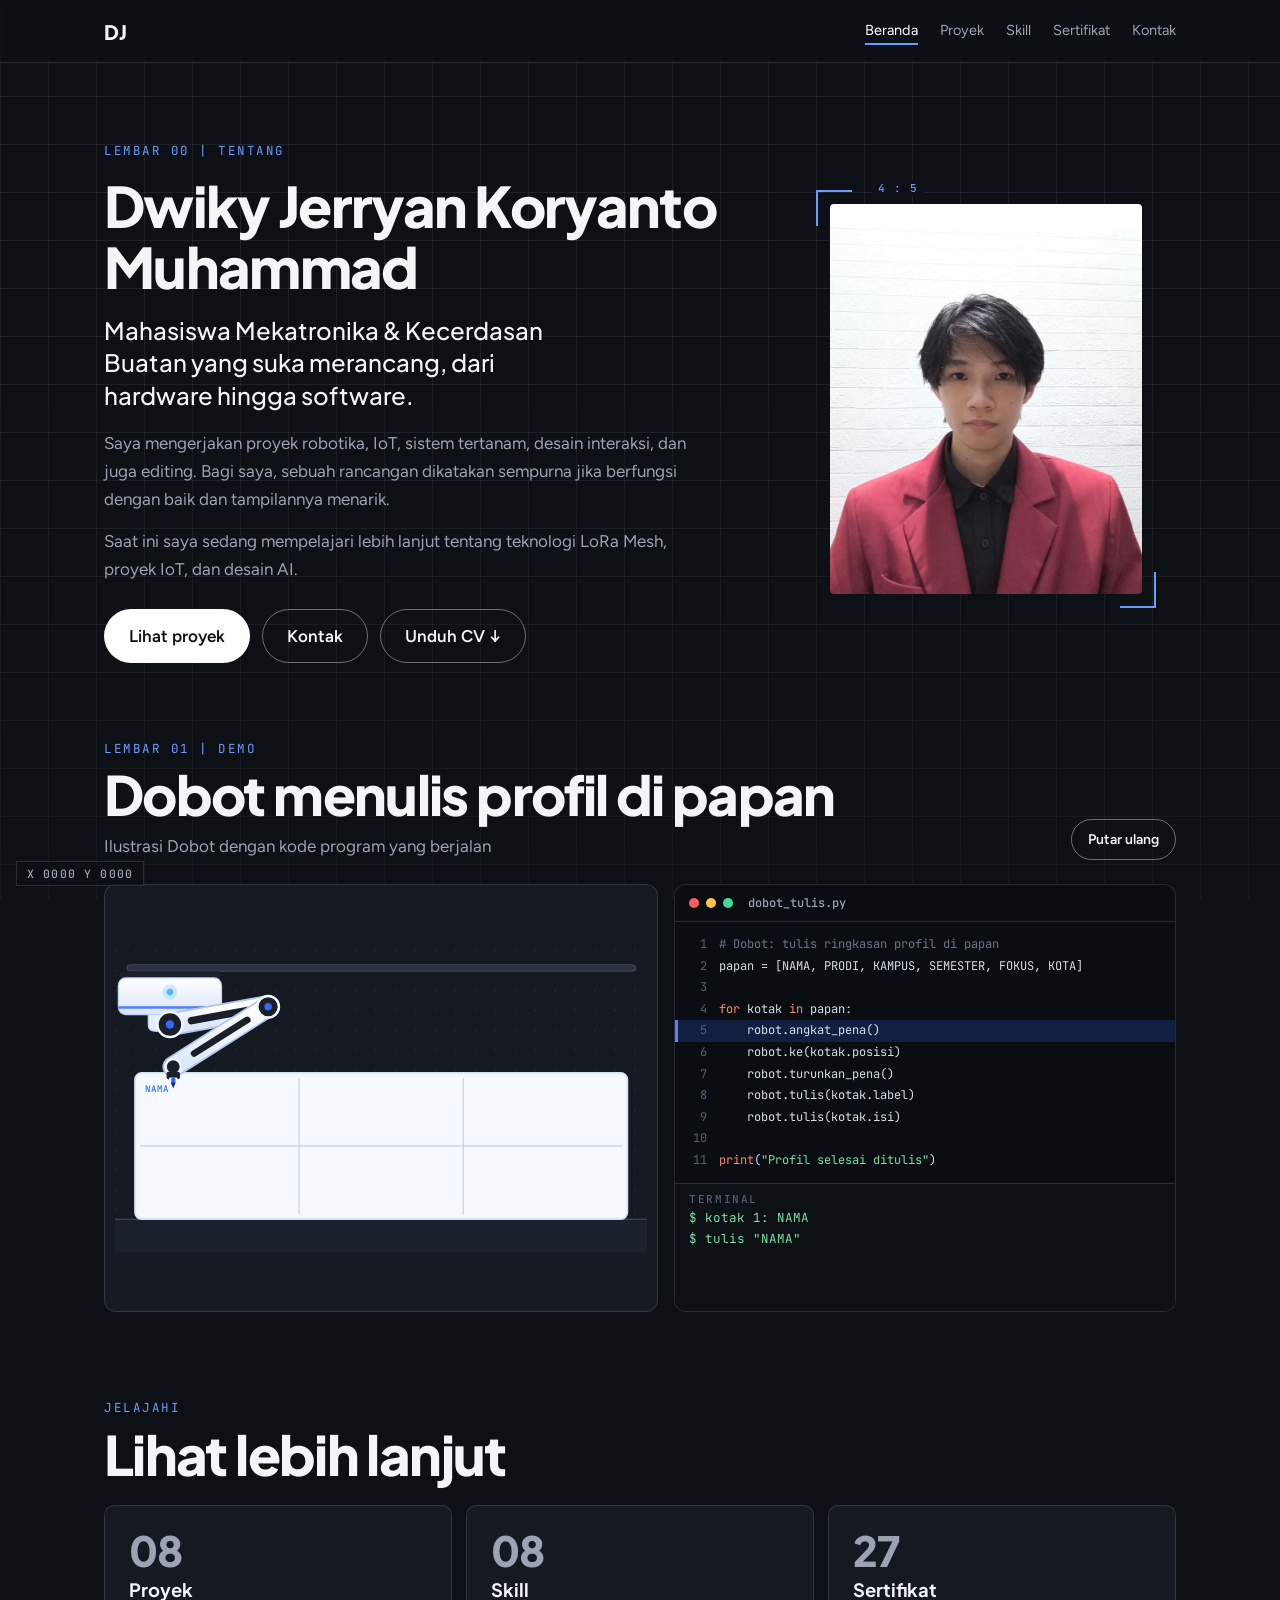
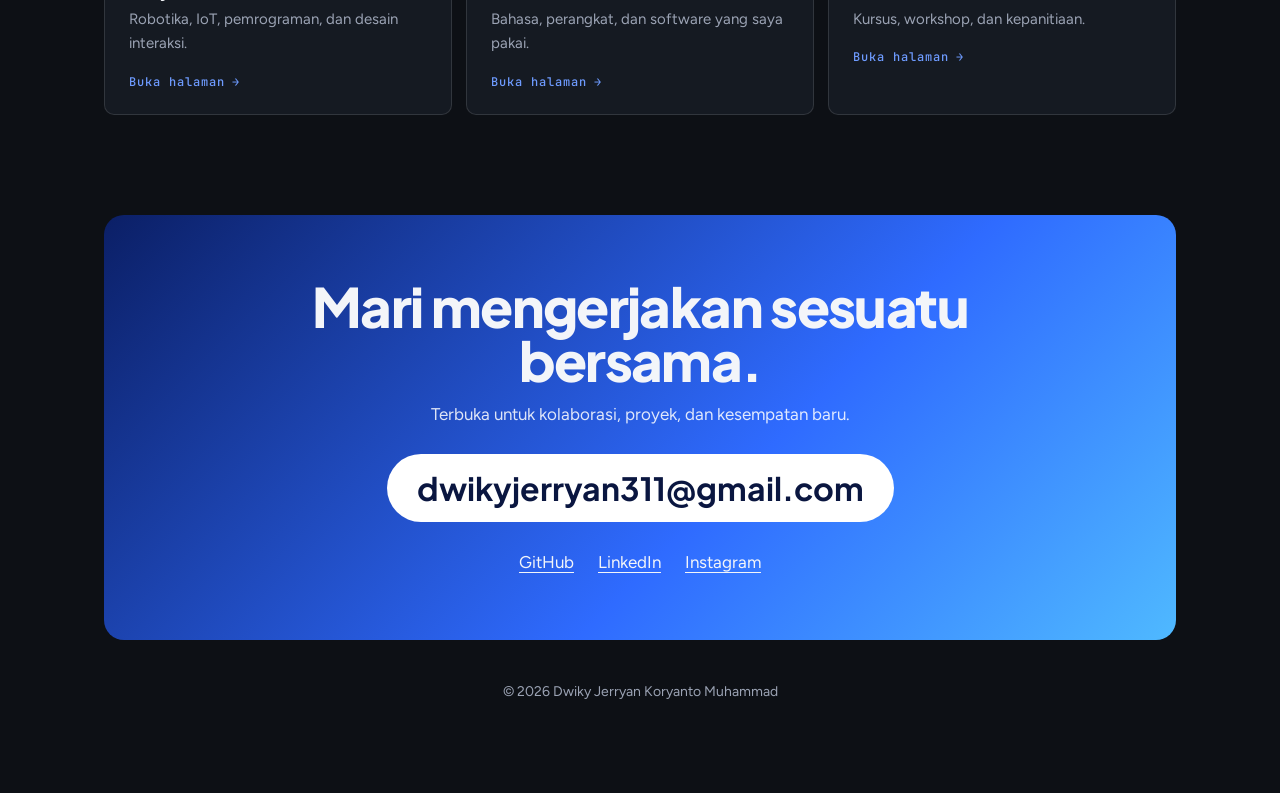
==== commit 65627256: "Update index.html" ====
--- a/index.html
+++ b/index.html
@@ -28,6 +28,7 @@
       <div class="btns">
         <a class="b w" href="proyek.html">Lihat proyek</a>
         <a class="b o" href="#kontak">Kontak</a>
+        <a class="b o" id="cvBtn" href="#" hidden>Unduh CV <span aria-hidden="true">↓</span></a>
       </div>
     </div>
     <div class="frame">
--- a/style.css
+++ b/style.css
@@ -28,7 +28,7 @@
 
 /* Tentang */
 .hero{display:grid;grid-template-columns:1.25fr .75fr;gap:56px;align-items:center;padding-top:72px;padding-bottom:70px}
-.hero h1{font:800 clamp(3rem,8vw,6.2rem)/.98 var(--head);letter-spacing:-.03em;overflow-wrap:anywhere;margin:12px 0 18px}
+.hero h1{font:800 clamp(1.9rem,4.4vw,3.5rem)/1.08 var(--head);letter-spacing:-.03em;overflow-wrap:anywhere;margin:12px 0 18px}
 .hero .tag{font:500 clamp(1.15rem,2.2vw,1.5rem)/1.35 var(--head);margin:0 0 18px;max-width:20em}
 .hero p.d{color:var(--muted);max-width:36em;margin:0 0 14px}
 .btns{display:flex;gap:12px;flex-wrap:wrap;margin-top:26px}
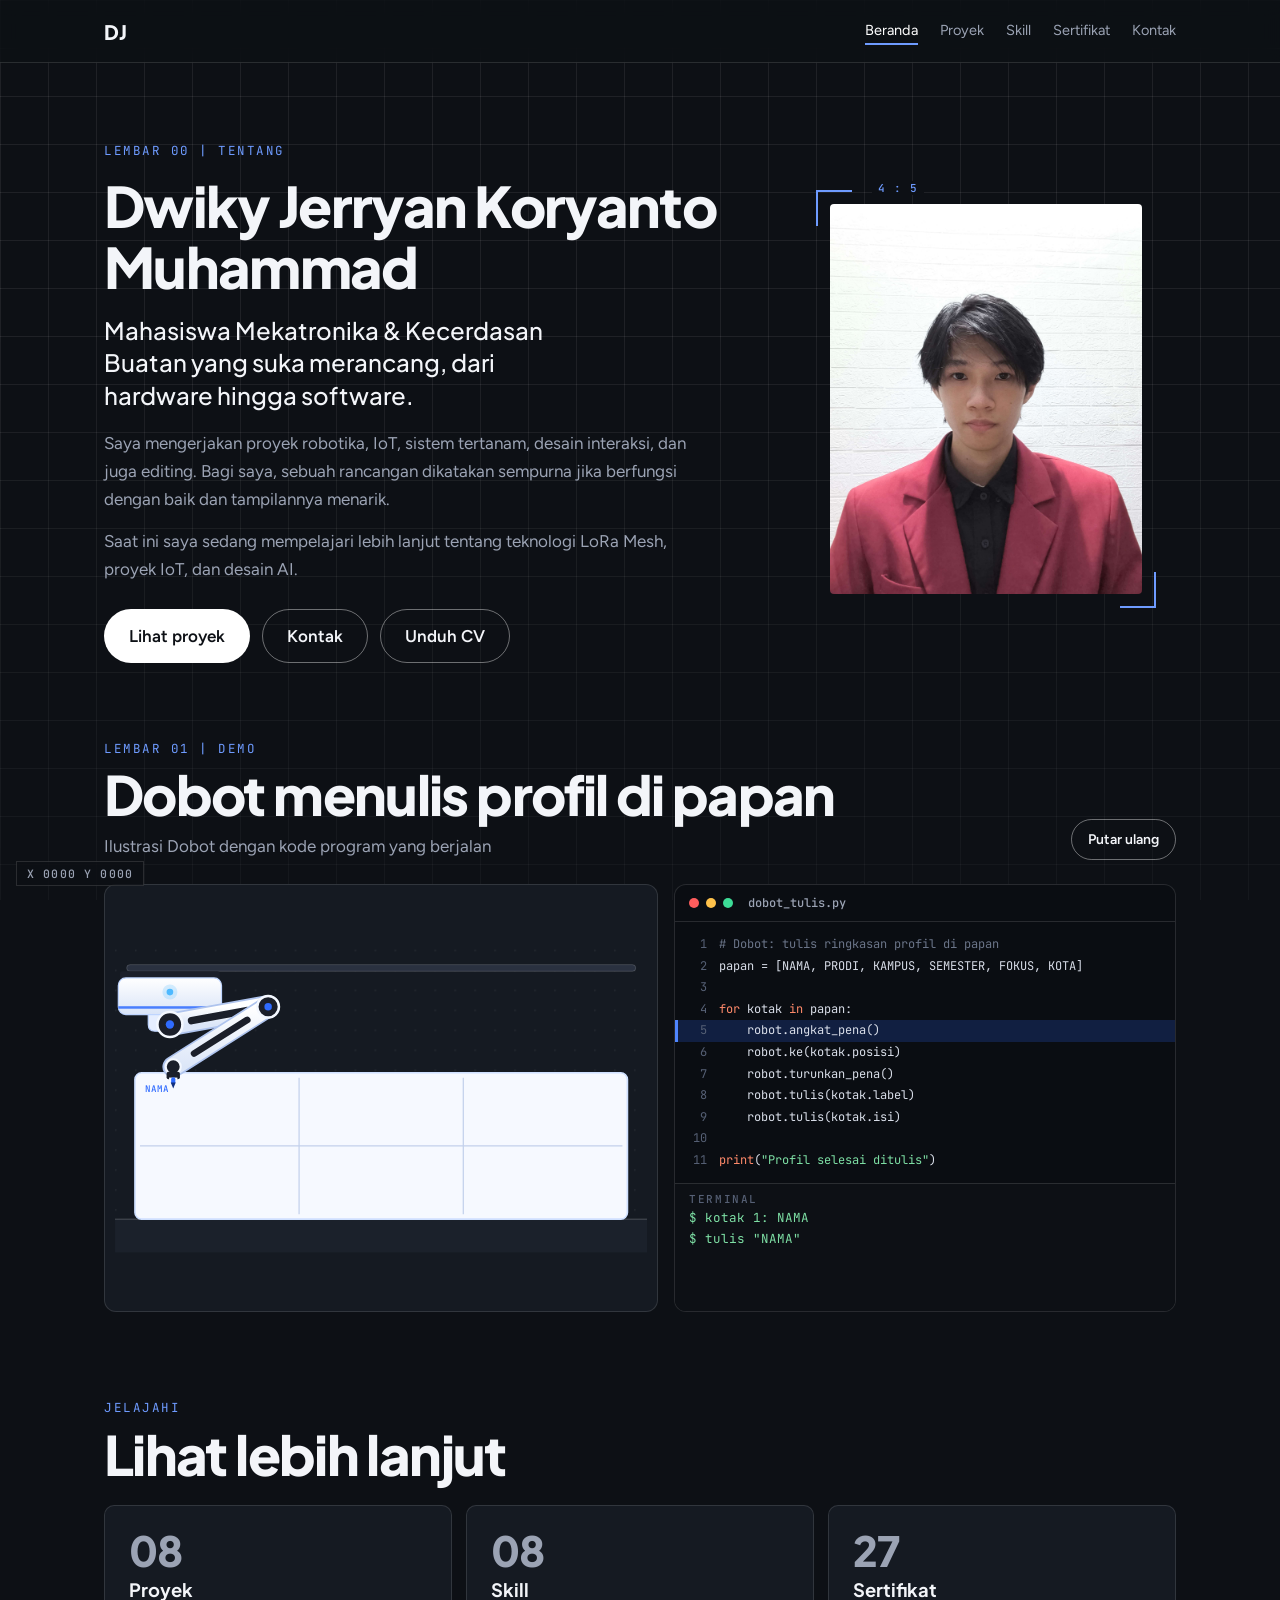
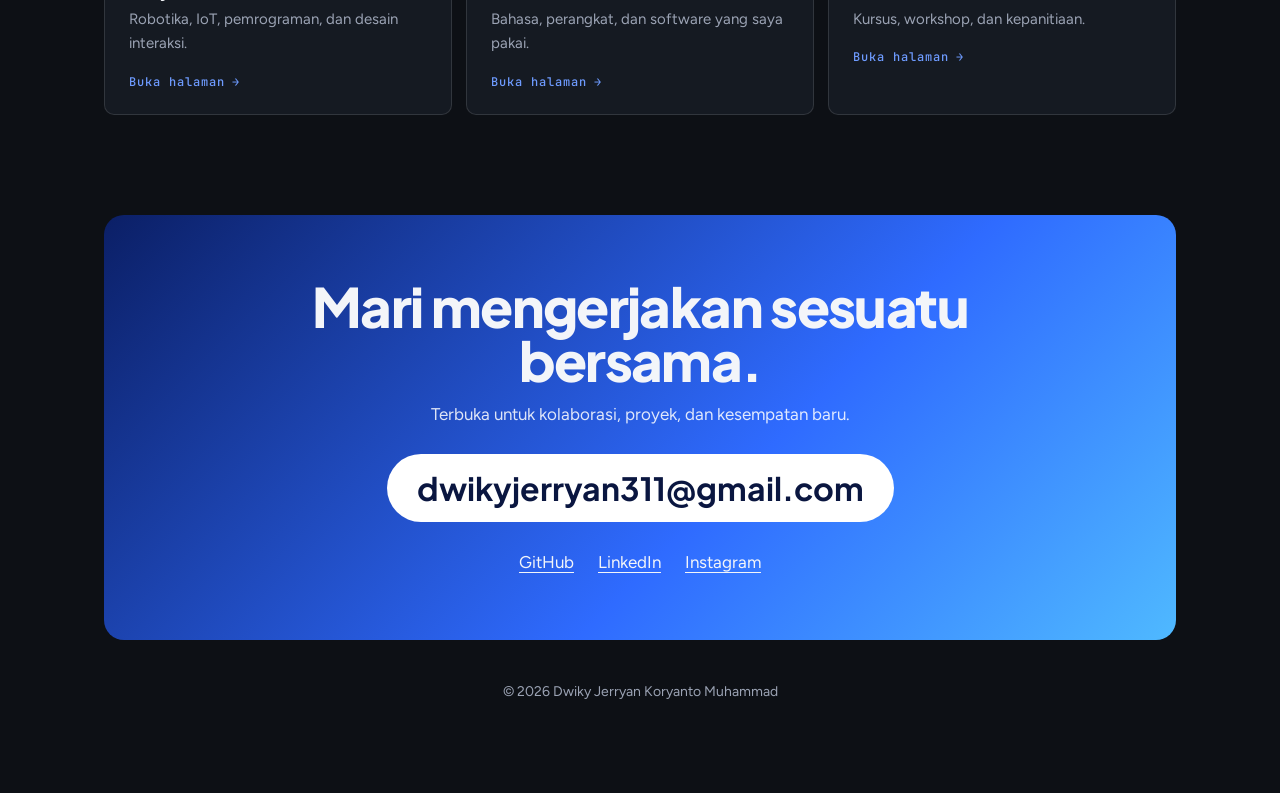
==== commit e9cb1dae: "Update index.html" ====
--- a/index.html
+++ b/index.html
@@ -28,7 +28,7 @@
       <div class="btns">
         <a class="b w" href="proyek.html">Lihat proyek</a>
         <a class="b o" href="#kontak">Kontak</a>
-        <a class="b o" id="cvBtn" href="#" hidden>Unduh CV <span aria-hidden="true">↓</span></a>
+        <a class="b o" id="cvBtn" href="#" hidden>Unduh CV</a>
       </div>
     </div>
     <div class="frame">
--- a/style.css
+++ b/style.css
@@ -205,3 +205,5 @@
 .lb iframe[hidden],.lb img[hidden]{display:none}
 .lb .lx{position:absolute;top:14px;right:18px;width:42px;height:42px;border-radius:50%;border:1px solid rgba(255,255,255,.3);background:rgba(20,24,32,.8);color:#fff;font-size:26px;line-height:1;cursor:pointer}
 .lb .lx:hover{border-color:var(--accent)}
+
+[hidden]{display:none!important}
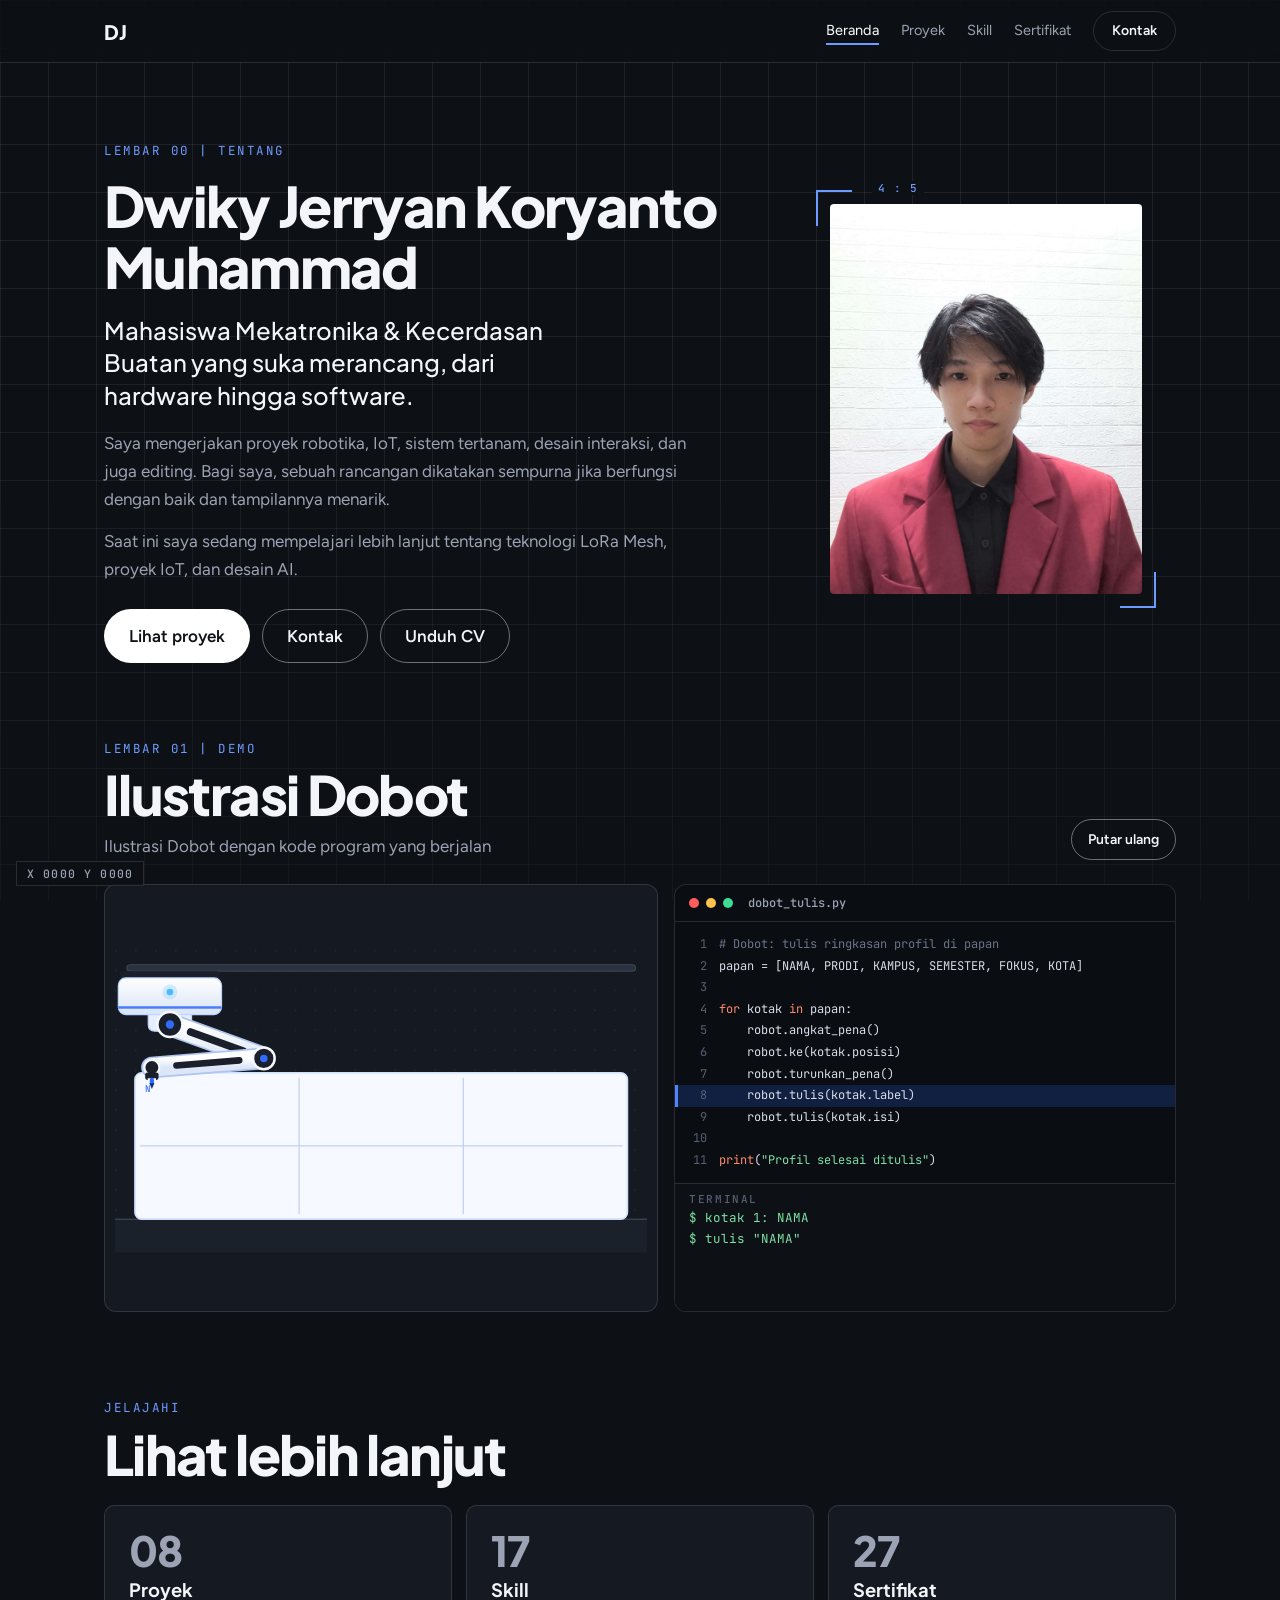
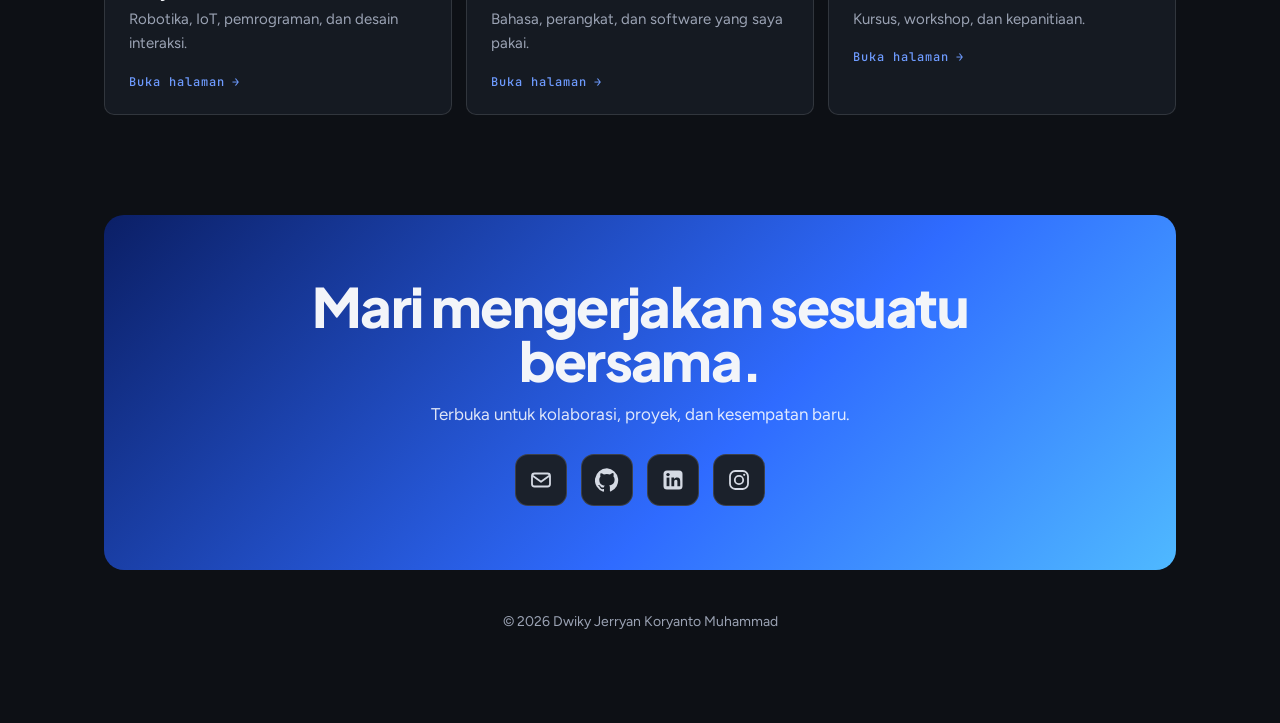
==== commit 3d07526e: "Update index.html" ====
--- a/index.html
+++ b/index.html
@@ -9,7 +9,7 @@
 <link rel="preconnect" href="https://fonts.googleapis.com">
 <link rel="preconnect" href="https://fonts.gstatic.com" crossorigin>
 <link href="https://fonts.googleapis.com/css2?family=Plus+Jakarta+Sans:wght@500;700;800&family=Figtree:wght@400;500;600&family=JetBrains+Mono:wght@400;500&family=Caveat:wght@500;700&display=swap" rel="stylesheet">
-<link rel="stylesheet" href="style.css?v=3">
+<link rel="stylesheet" href="style.css?v=4">
 </head>
 <body data-page="home" data-title="Portofolio Mekatronika & Kecerdasan Buatan">
 <div class="gridlit" id="gridlit" aria-hidden="true"></div>
@@ -41,7 +41,7 @@
 
   <section class="wrap" id="demo" style="padding-top:0">
     <div class="sh">
-      <div><span class="mono">Lembar 01 | Demo</span><h2>Dobot menulis profil di papan</h2>
+      <div><span class="mono">Lembar 01 | Demo</span><h2>Ilustrasi Dobot</h2>
       <p class="sub">Ilustrasi Dobot dengan kode program yang berjalan</p></div>
       <div class="acts">
         <button class="b o" type="button" data-m="write">Putar ulang</button>
@@ -108,6 +108,6 @@
 <div class="xy" id="xy">X 0000  Y 0000</div>
 
 <script src="data.js?v=3"></script>
-<script src="app.js?v=3"></script>
+<script src="app.js?v=4"></script>
 </body>
 </html>
--- a/style.css
+++ b/style.css
@@ -21,10 +21,9 @@
 .nav{position:sticky;top:0;z-index:20;backdrop-filter:blur(10px);background:rgba(13,16,21,.75);border-bottom:1px solid var(--line)}
 .nav .wrap{display:flex;align-items:center;gap:26px;height:62px}
 .logo{font:800 1.25rem var(--head);text-decoration:none}
-.nav .l{margin-left:auto;display:flex;gap:22px;font-size:14.5px}
+.nav .l{margin-left:auto;display:flex;align-items:center;gap:22px;font-size:14.5px}
 .nav .l a{text-decoration:none;color:var(--muted)}
 .nav .l a:hover{color:#fff}
-.nav .go{background:#fff;color:#0D1015;text-decoration:none;font-weight:600;font-size:14px;padding:7px 16px;border-radius:99px}
 
 /* Tentang */
 .hero{display:grid;grid-template-columns:1.25fr .75fr;gap:56px;align-items:center;padding-top:72px;padding-bottom:70px}
@@ -102,8 +101,8 @@
 .skills{display:grid;grid-template-columns:repeat(4,1fr);gap:12px}
 .skill{display:flex;gap:12px;align-items:center;background:var(--panel);border:1px solid var(--line);border-radius:8px;padding:14px;transition:border-color .2s}
 .skill:hover{border-color:var(--accent)}
-.ic{flex:none;width:44px;height:44px;border-radius:8px;background:#F1F3F8;display:grid;place-items:center;font:700 13px var(--mono);color:#1A2030;overflow:hidden}
-.ic svg{width:28px;height:28px;display:block}
+.ic{flex:none;width:46px;height:46px;border-radius:10px;background:#F1F3F8;display:grid;place-items:center;font:700 13px var(--mono);color:#1A2030;overflow:hidden}
+.ic svg{width:32px;height:32px;display:block}
 .skill b{display:block;font-weight:600;font-size:15px;line-height:1.3}
 .skill span{display:block;color:var(--muted);font-size:13px;line-height:1.35}
 
@@ -139,7 +138,7 @@
 h1,h2,h3{overflow-wrap:break-word}
 @media (max-width:480px){.band .in{padding:48px 20px}.mail{padding:12px 20px}}
 .soc{display:flex;gap:10px 24px;justify-content:center;flex-wrap:wrap;margin-top:26px}
-.soc a{text-underline-offset:4px}
+
 footer{position:relative;padding:40px 24px 90px;text-align:center;color:var(--muted);font-size:14px}
 
 .xy{position:fixed;left:16px;bottom:14px;z-index:18;font:500 11.5px var(--mono);letter-spacing:.1em;color:var(--muted);background:rgba(13,16,21,.8);border:1px solid var(--line);padding:4px 10px;pointer-events:none}
@@ -165,8 +164,7 @@
   .tb div:nth-last-child(-n+3){border-bottom:1px solid var(--line)}
   .tb div:nth-last-child(-n+2){border-bottom:0}
   .nav .wrap{height:auto;flex-wrap:wrap;gap:6px 14px;padding-top:10px;padding-bottom:8px}
-  .nav .go{margin-left:auto}
-  .nav .l{order:3;width:100%;margin-left:0;gap:18px;overflow-x:auto;white-space:nowrap;padding-bottom:4px;scrollbar-width:none}
+  .nav .l{order:3;width:100%;margin-left:0;gap:14px;font-size:13.5px;overflow-x:auto;white-space:nowrap;padding-bottom:4px;scrollbar-width:none}
   .nav .l::-webkit-scrollbar{display:none}
 }
 @media (max-width:720px){.grid,.skills{grid-template-columns:repeat(2,1fr)}}
@@ -207,3 +205,23 @@
 .lb .lx:hover{border-color:var(--accent)}
 
 [hidden]{display:none!important}
+
+/* Tombol Kontak berwarna putih di menu */
+.nav .l a.go{background:transparent;color:var(--ink);border:1px solid var(--line);font-weight:600;font-size:14px;padding:7px 18px;border-radius:99px;transition:border-color .2s,color .2s}
+.nav .l a.go:hover{color:#fff;border-color:var(--accent)}
+@media (max-width:480px){.nav .l a.go{padding:6px 13px;font-size:13px}}
+@media (max-width:380px){.nav .l{gap:10px;font-size:13px}.nav .l a.go{padding:6px 11px}}
+
+/* Kelompok skill */
+.sg{display:flex;align-items:baseline;gap:10px;margin:34px 0 14px;font:700 1.15rem var(--head);letter-spacing:-.01em}
+.sg:first-child{margin-top:8px}
+.sg i{font:500 12px var(--mono);font-style:normal;color:var(--muted)}
+
+/* Ikon aplikasi berwarna memenuhi kotak */
+.ic.fill{background:none}
+.ic.fill svg{width:100%;height:100%}
+/* Ikon sosial di bagian kontak */
+.soc{gap:14px}
+.soc a{--t:#1B212B;width:52px;height:52px;border-radius:13px;display:grid;place-items:center;background:#1B212B;border:1px solid rgba(255,255,255,.14);color:#D5DAE4;text-decoration:none;transition:background .2s,color .2s,transform .2s,--t .2s}
+.soc a svg{width:24px;height:24px;display:block}
+.soc a:hover{--t:#fff;background:#fff;color:#0D1015;transform:translateY(-3px)}
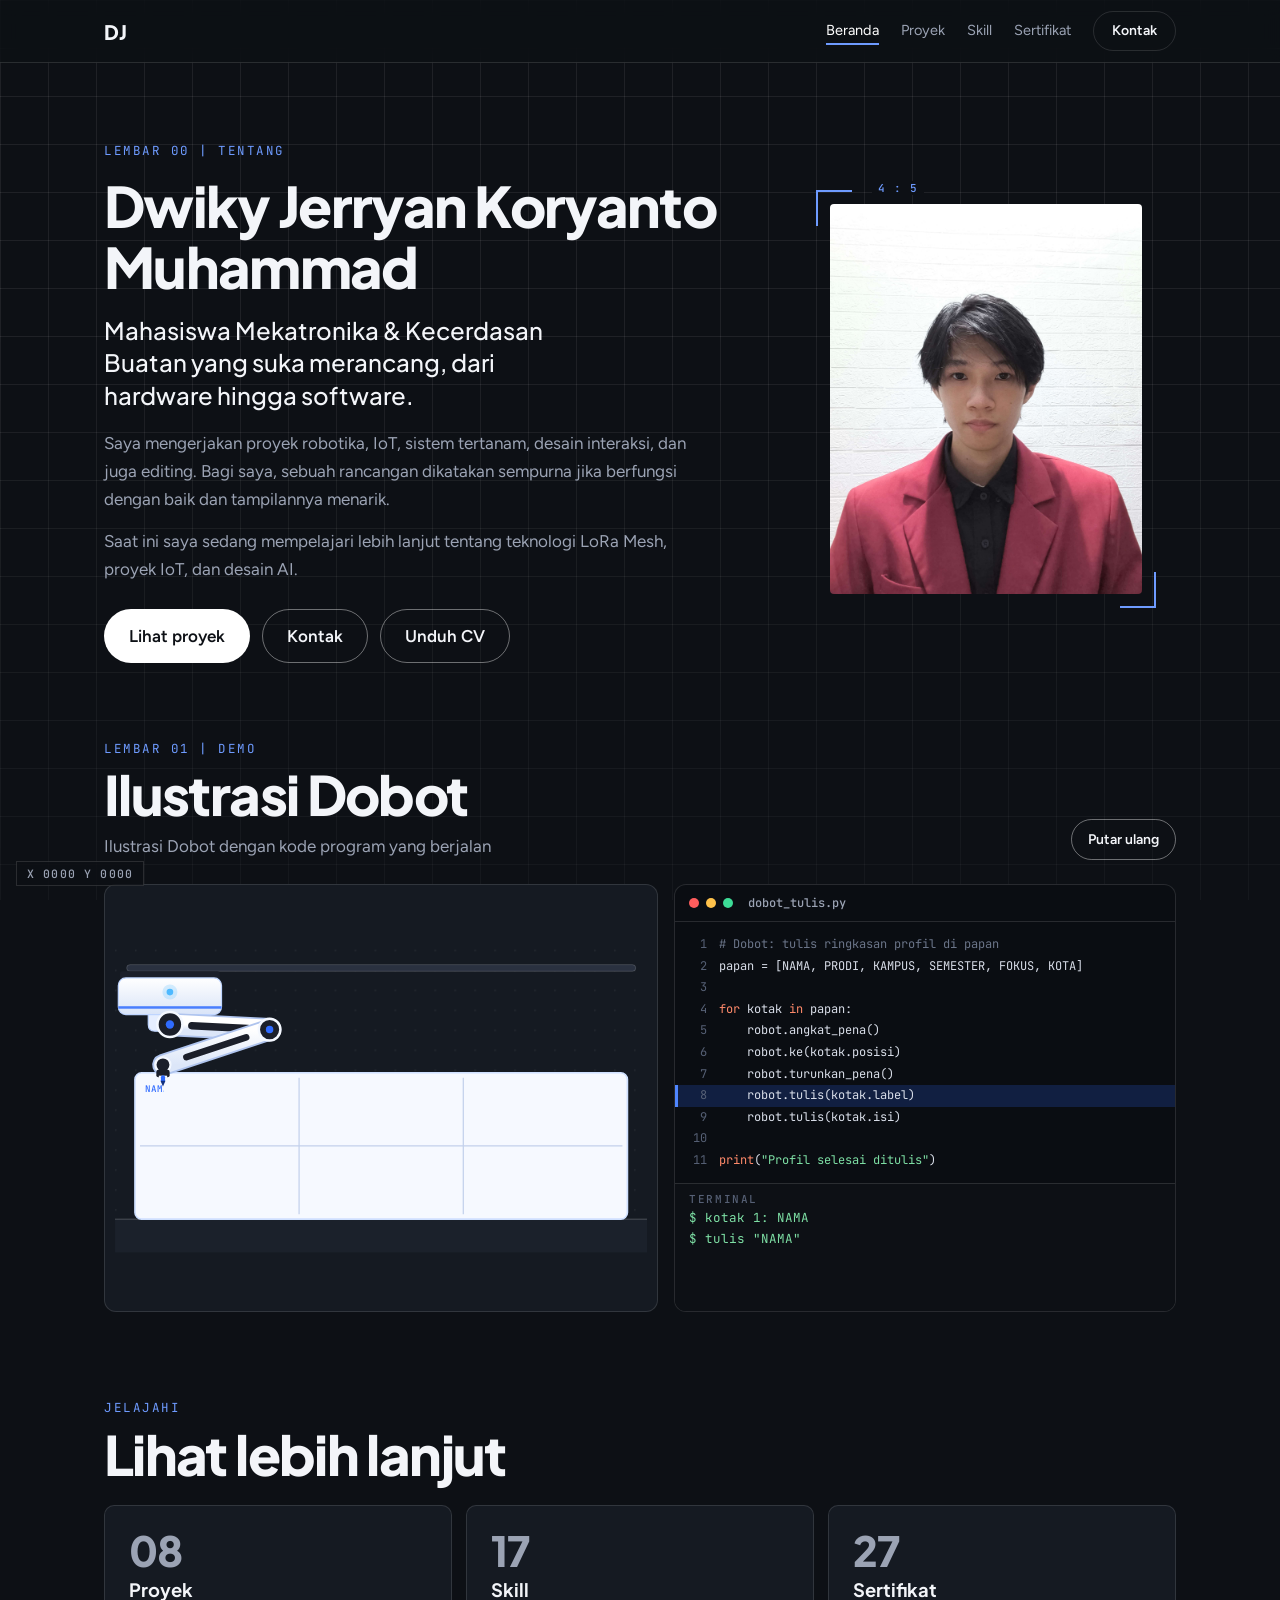
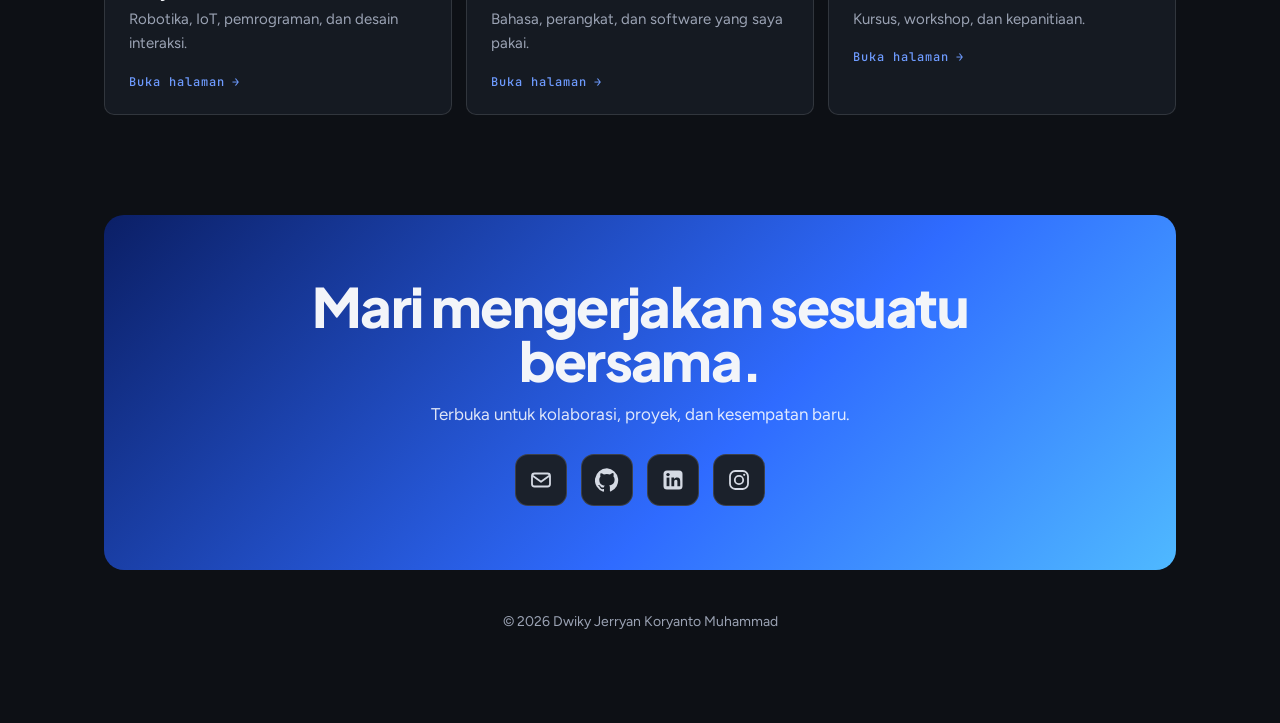
==== commit 2a8803aa: "Update index.html" ====
--- a/index.html
+++ b/index.html
@@ -32,7 +32,7 @@
       </div>
     </div>
     <div class="frame">
-      <!-- Foto: simpan sebagai foto.jpg di folder yang sama dengan index.html -->
+      <!-- Foto: simpan sebagai foto.jpg -->
       <div class="pic">NK</div>
       <span class="dim t">4 : 5</span>
     </div>
@@ -54,11 +54,11 @@
           <rect y="-32" width="640" height="332" fill="url(#dots)"/>
           <rect y="300" width="640" height="40" fill="#1B212B"/>
           <line x1="0" y1="300" x2="640" y2="300" stroke="rgba(255,255,255,.28)"/>
-          <!-- papan 3 x 2 kotak, selalu tampak -->
+          <!-- papan 3 x 2 -->
           <rect x="24" y="124" width="592" height="176" rx="8" fill="#F6F9FF" stroke="#CFE0FF" stroke-width="2"/>
           <path d="M221.3 130V294M418.7 130V294M30 212H610" stroke="#C3D1EC" stroke-width="1.5" fill="none"/>
           <g id="board"></g>
-          <!-- Dobot Magician di atas: alas bergeser di rel, lengan bersendi menurunkan pena -->
+          <!-- Dobot -->
           <rect x="14" y="-6" width="612" height="8" rx="4" fill="#2A3140" stroke="rgba(255,255,255,.18)"/>
           <g id="bd">
             <rect x="-60" y="2" width="120" height="10" rx="3" fill="#1B1F2A"/>
--- a/style.css
+++ b/style.css
@@ -1,4 +1,4 @@
-/* Warna dibuat netral; biru hanya dipakai sebagai aksen. Ubah di sini */
+/* Warna */
 :root{
   --bg:#0D1015; --panel:#151A22; --panel2:#1B212B; --line:rgba(255,255,255,.12);
   --ink:#F3F5F9; --muted:#9BA3B4; --accent:#6E9BFF;
@@ -72,7 +72,7 @@
 
 button.b{background:none;color:inherit;cursor:pointer}
 
-/* Demo robot */
+/* Dobot */
 .demo{display:grid;grid-template-columns:1.05fr .95fr;gap:16px;align-items:stretch}
 .scene{background:var(--panel);border:1px solid var(--line);border-radius:12px;padding:10px;display:flex}
 .scene svg{display:block;width:100%;height:auto;align-self:center}
@@ -127,7 +127,7 @@
 .lb a{position:absolute;bottom:20px;left:50%;transform:translateX(-50%);color:#fff;font:500 13px var(--mono);letter-spacing:.08em;text-decoration:underline}
 .cert em{font:500 12px var(--mono);font-style:normal;color:var(--accent);margin-top:10px;letter-spacing:.08em}
 
-/* Kontak: satu-satunya blok gradien biru */
+/* Kontak */
 .band{margin:100px auto 0;max-width:1120px;padding:0 24px}
 .band .in{border-radius:20px;background:var(--grad);padding:64px 32px;text-align:center}
 .band h2{margin:0 auto 12px;max-width:14em;font-size:clamp(1.75rem,7vw,3.4rem);overflow-wrap:anywhere;hyphens:auto}
@@ -171,7 +171,7 @@
 @media (max-width:480px){.grid,.skills{grid-template-columns:1fr}}
 @media (prefers-reduced-motion:reduce){*{transition:none!important}html{scroll-behavior:auto}}
 
-/* Efek cahaya mengikuti kursor */
+/* Efek hover cahaya */
 .glow{position:fixed;left:0;top:0;width:280px;height:280px;margin:-140px 0 0 -140px;border-radius:50%;pointer-events:none;z-index:0;opacity:0;transition:opacity .2s;background:radial-gradient(circle,rgba(79,134,255,.22),rgba(47,107,255,.06) 50%,transparent 70%);will-change:transform}
 .glow.on{opacity:1}
 .gridlit{position:fixed;inset:0;pointer-events:none;z-index:0;opacity:0;transition:opacity .2s;background-image:linear-gradient(rgba(130,170,255,.28) 1px,transparent 1px),linear-gradient(90deg,rgba(130,170,255,.28) 1px,transparent 1px);background-size:48px 48px;-webkit-mask-image:radial-gradient(circle 150px at var(--gx,50%) var(--gy,50%),#000,transparent);mask-image:radial-gradient(circle 150px at var(--gx,50%) var(--gy,50%),#000,transparent)}
@@ -196,7 +196,7 @@
 .tz em{font:500 12px var(--mono);font-style:normal;color:var(--accent);margin-top:12px;letter-spacing:.08em}
 @media (max-width:720px){.tzs{grid-template-columns:1fr}}
 
-/* Pratinjau sertifikat PDF / gambar */
+/* Pratinjau sertifikat PDF */
 .cert .th.pdf{aspect-ratio:4/2.2;background:linear-gradient(135deg,#1B212B,#12161D)}
 .cert .th.pdf b{font:700 1.3rem var(--mono);letter-spacing:.2em;color:var(--accent);border:1.5px solid var(--accent);padding:6px 14px;border-radius:6px;margin:0}
 .lb iframe{width:min(960px,100%);height:86vh;border:0;border-radius:8px;background:#fff;box-shadow:0 20px 60px rgba(0,0,0,.6)}
@@ -206,7 +206,7 @@
 
 [hidden]{display:none!important}
 
-/* Tombol Kontak berwarna putih di menu */
+/* Tombol Kontak */
 .nav .l a.go{background:transparent;color:var(--ink);border:1px solid var(--line);font-weight:600;font-size:14px;padding:7px 18px;border-radius:99px;transition:border-color .2s,color .2s}
 .nav .l a.go:hover{color:#fff;border-color:var(--accent)}
 @media (max-width:480px){.nav .l a.go{padding:6px 13px;font-size:13px}}
@@ -217,10 +217,10 @@
 .sg:first-child{margin-top:8px}
 .sg i{font:500 12px var(--mono);font-style:normal;color:var(--muted)}
 
-/* Ikon aplikasi berwarna memenuhi kotak */
+/* Ikon aplikasi */
 .ic.fill{background:none}
 .ic.fill svg{width:100%;height:100%}
-/* Ikon sosial di bagian kontak */
+/* Ikon sosial */
 .soc{gap:14px}
 .soc a{--t:#1B212B;width:52px;height:52px;border-radius:13px;display:grid;place-items:center;background:#1B212B;border:1px solid rgba(255,255,255,.14);color:#D5DAE4;text-decoration:none;transition:background .2s,color .2s,transform .2s,--t .2s}
 .soc a svg{width:24px;height:24px;display:block}
